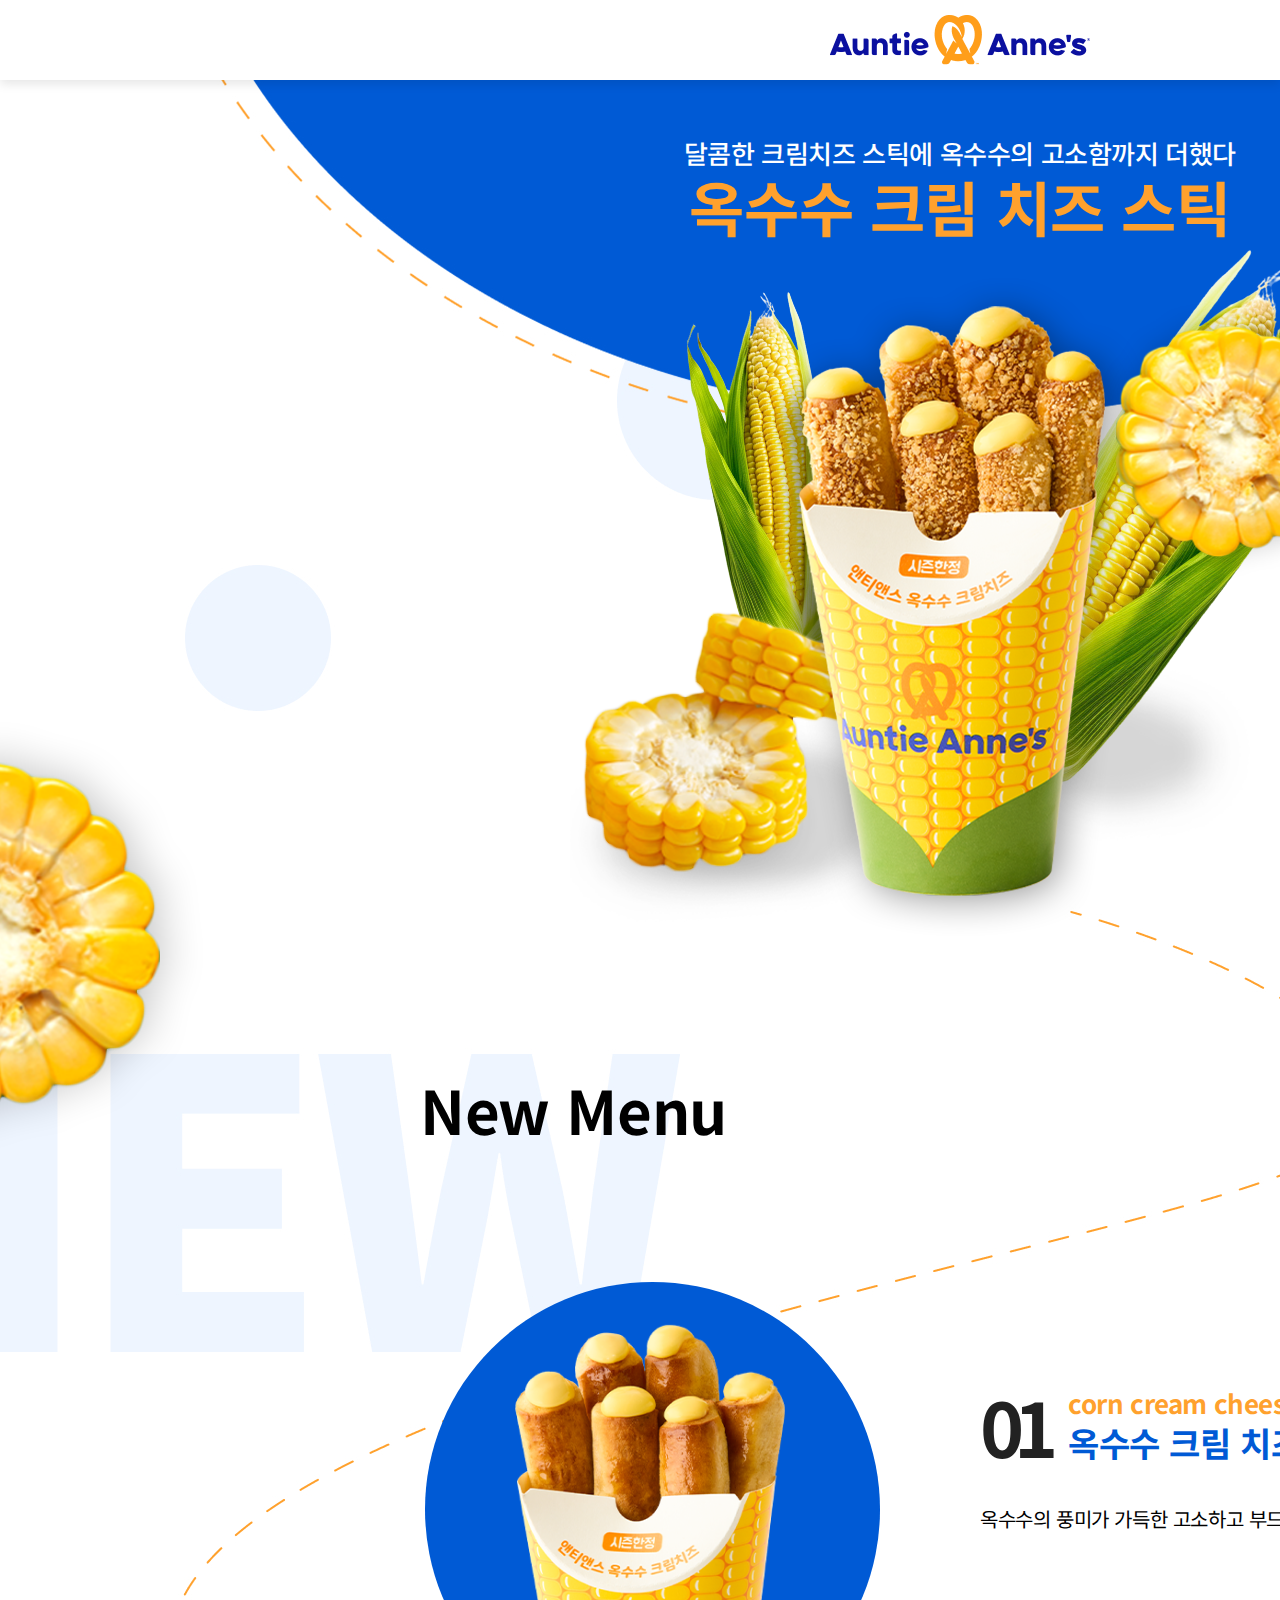
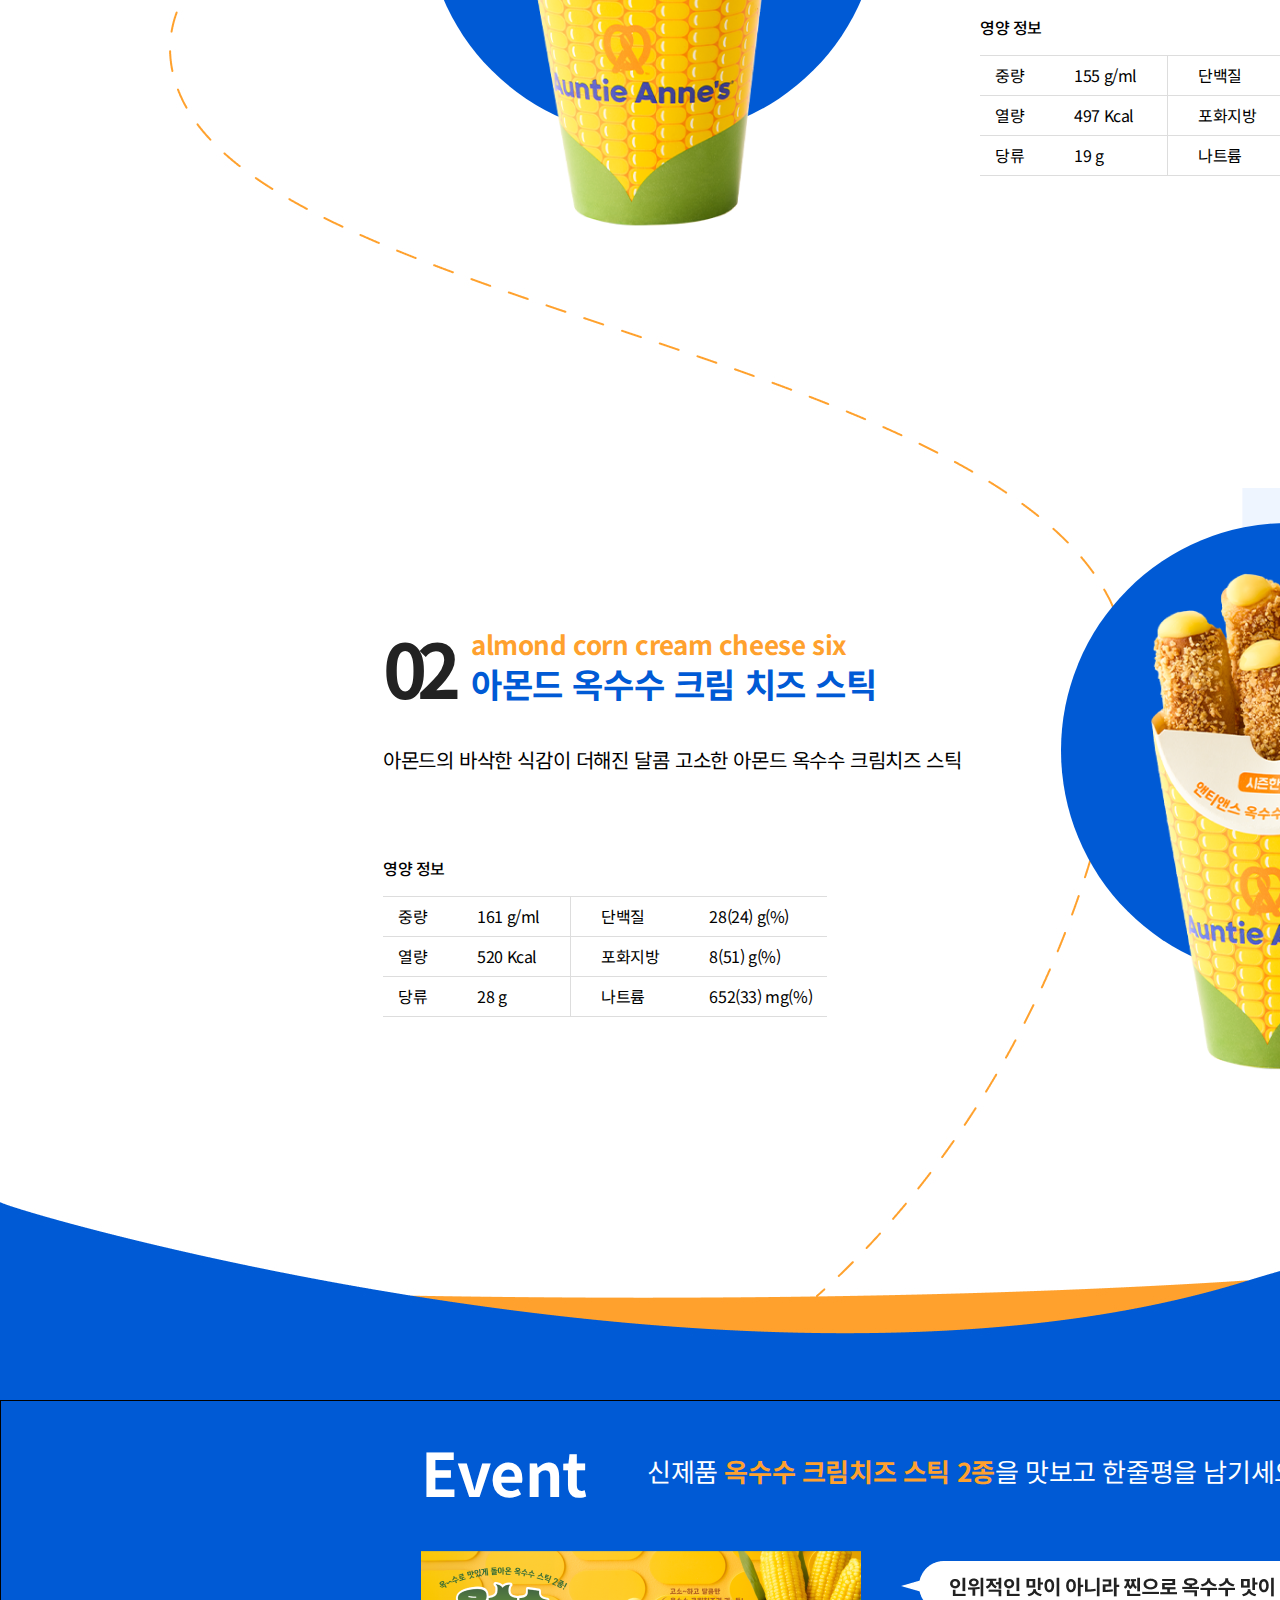
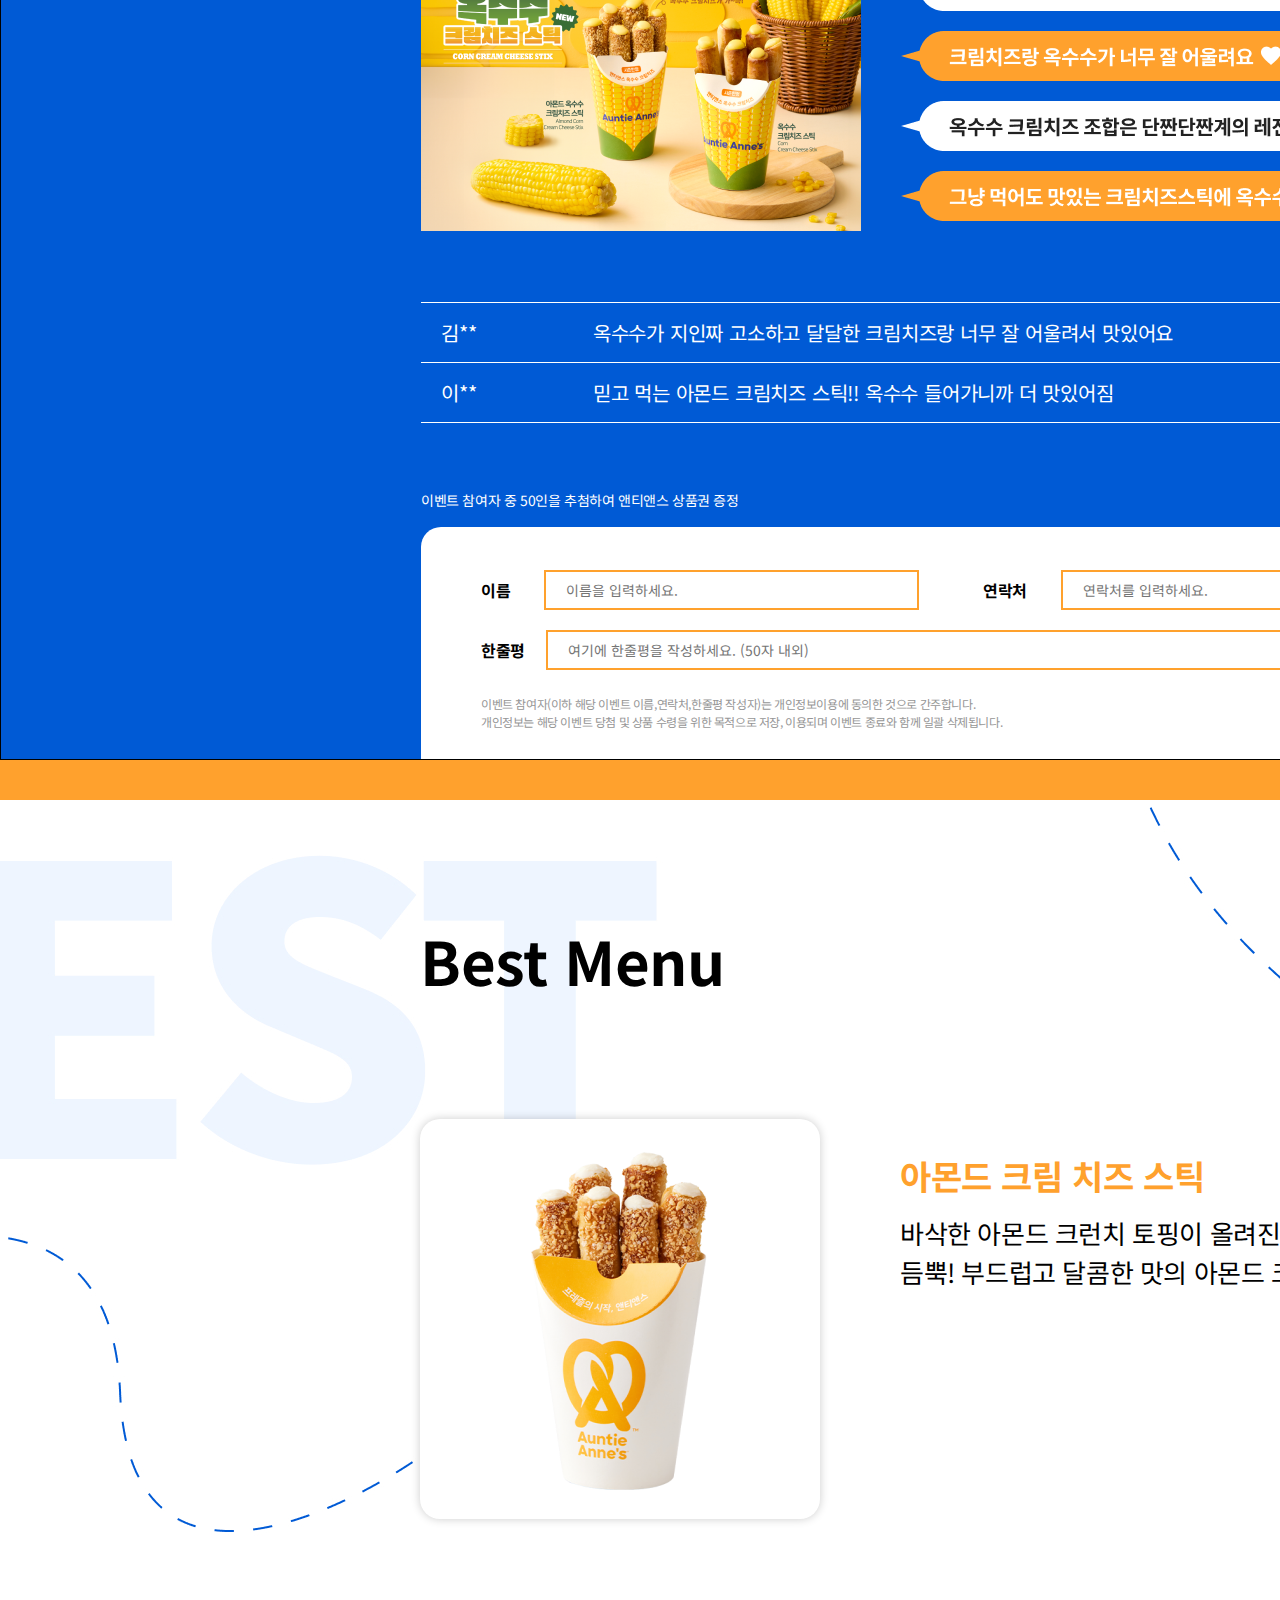
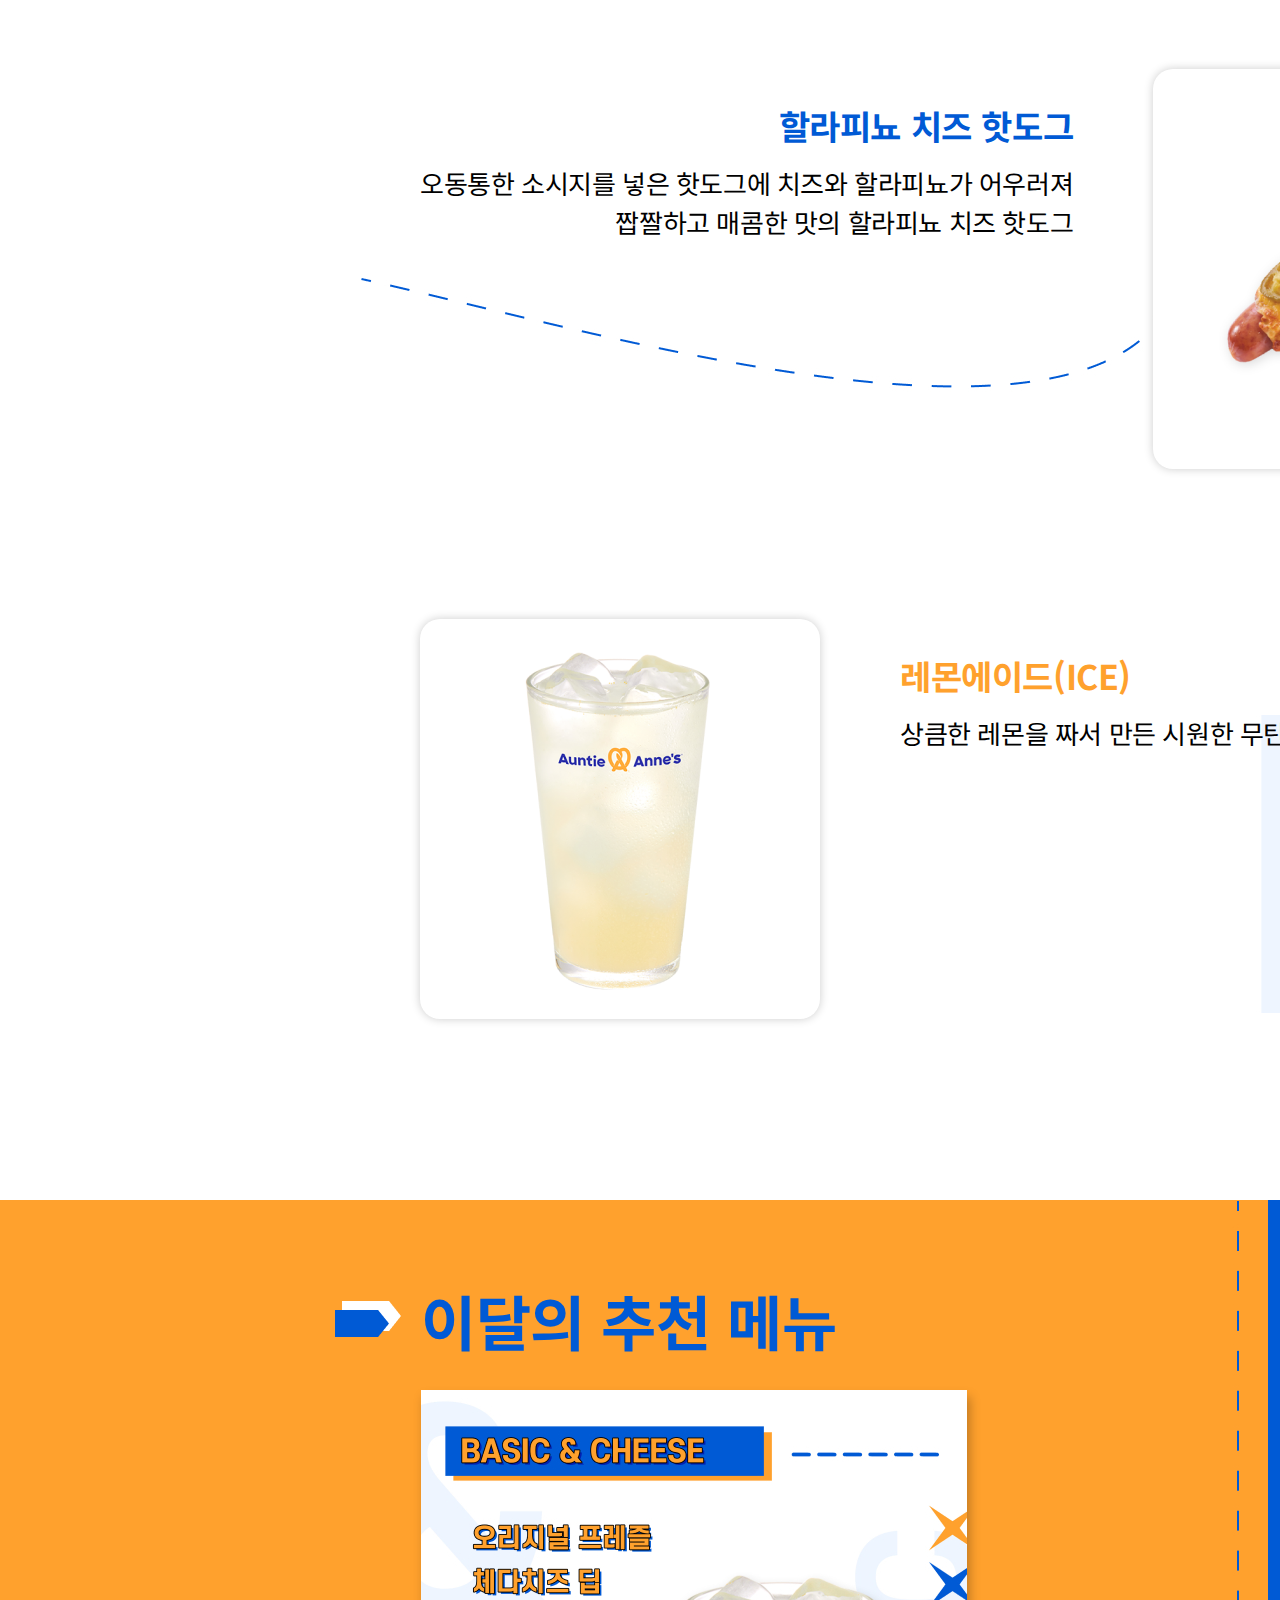
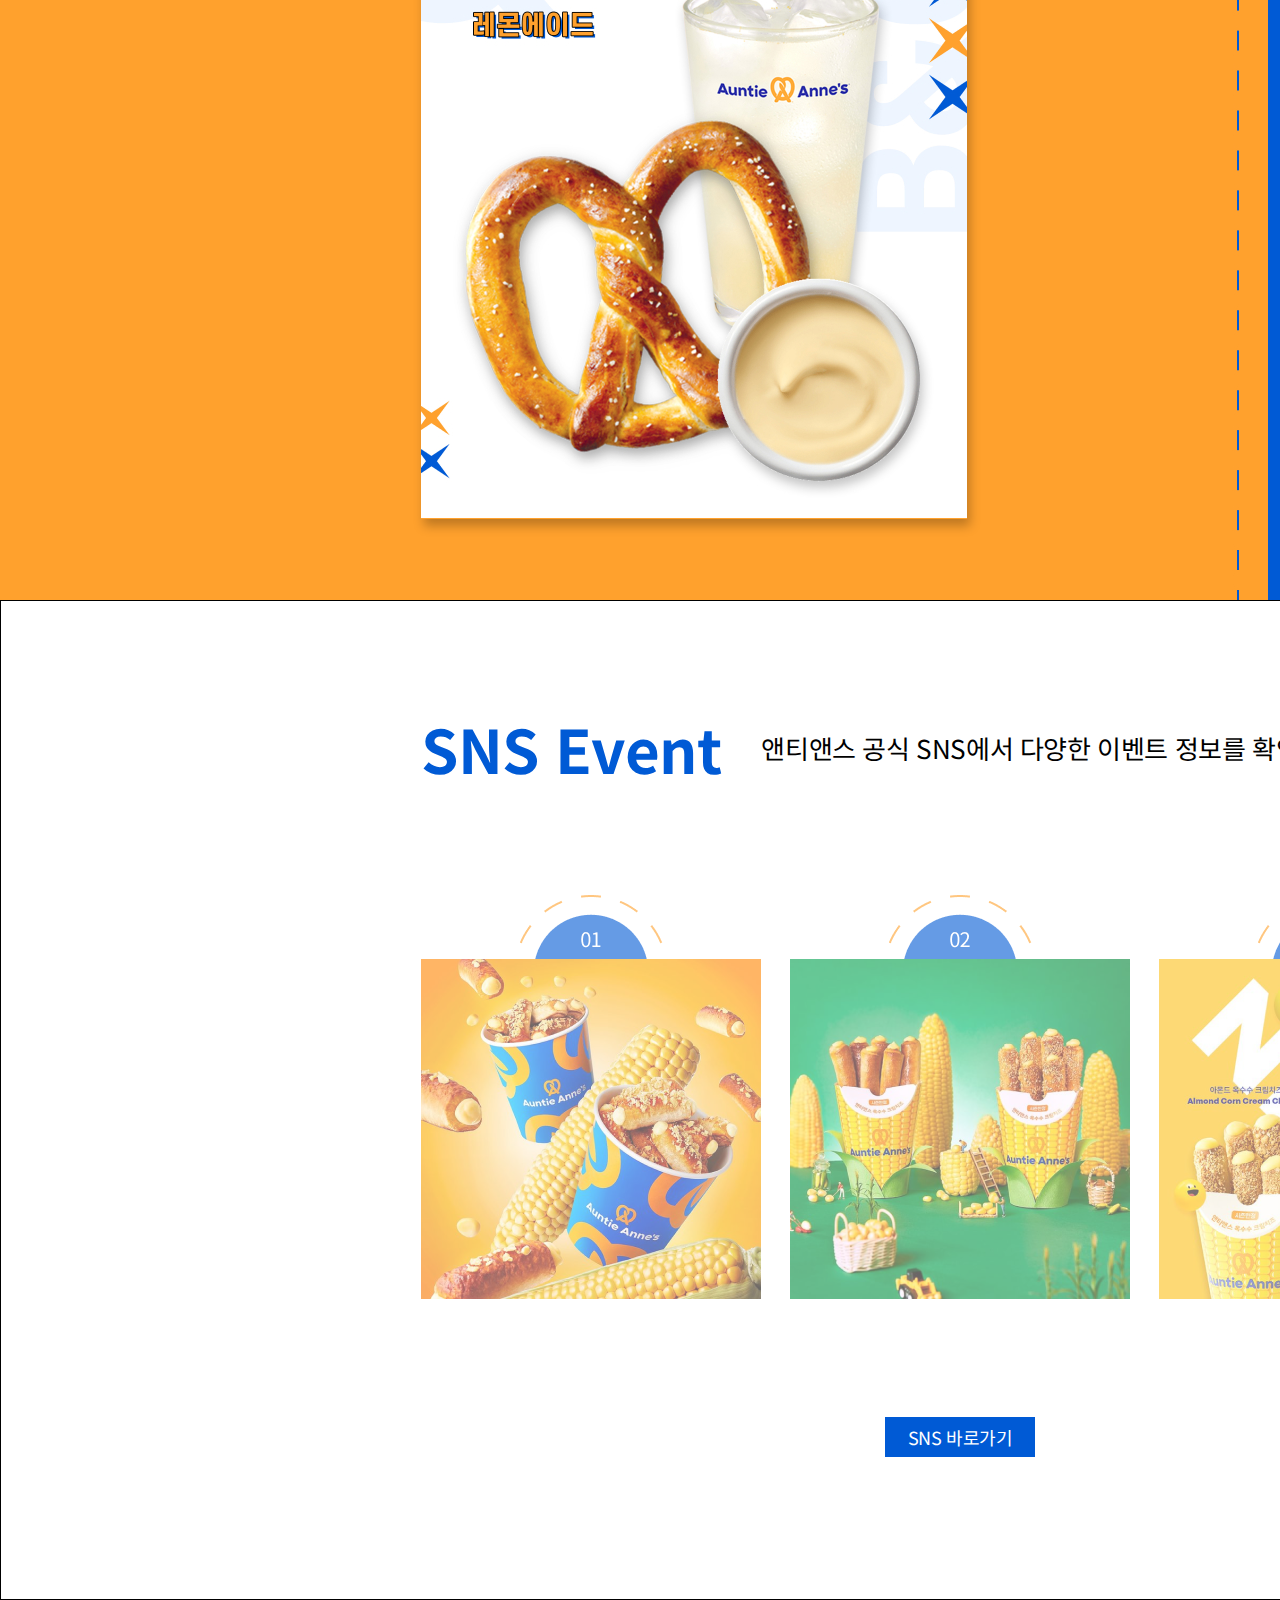
==== project_auntieannes/index.html @ 7ee6d34d "프로젝트 : <AuntieAnnes> : "진행중 (240610~)"" ====
<!DOCTYPE html>
<html lang="ko">
<head>
    <meta charset="UTF-8">
    <meta name="viewport" content="width=device-width, initial-scale=1.0">
    <title>앤티앤스프레즐 | AnntieAnnes</title>
    <!-- 웹글꼴 Noto Sans KR -->
    <link rel="preconnect" href="https://fonts.googleapis.com">
    <link rel="preconnect" href="https://fonts.gstatic.com" crossorigin>
    <link href="https://fonts.googleapis.com/css2?family=Noto+Sans+KR:wght@100..900&display=swap" rel="stylesheet">
    <!-- 초기화 -->
    <link rel="stylesheet" href="./styles/reset.css">
    <!-- 스타일 시트 -->
    <link rel="stylesheet" href="./styles/style.css">
</head>
<body>
    <header>
        <h1><a href="#"><img src="./images/logo.png" alt="앤티앤스"></a></h1>
    </header>
    <main>
        <div class="bg bg123">
            <div class="bg1">
                <div class="title">
                    <p>달콤한 크림치즈 스틱에 옥수수의 고소함까지 더했다</p>
                    <h2>옥수수 크림 치즈 스틱</h2>
                </div>
                <div class="corn_g">
                    <p class="left"><img src="./images/corn_leftnright.png" alt=""></p>
                    <p class="center"><img src="./images/corn_center.png" alt=""></p>
                    <p class="right"><img src="./images/corn_leftnright.png" alt=""></p>
                </div>
            </div> <!-- bg1 -->
            <div class="bg2">
                <div class="title"><h2>New Menu</h2></div>
                <div class="menu">
                    <div class="product">
                        <span class="bg_deco"></span>
                        <img src="./images/new01.png" alt="">
                    </div>
                    <div class="info">
                        <div class="top">
                            <p class="num">01</p>
                            <div class="tit">
                                <p class="name_en">corn cream cheese six</p>
                                <h3 class="name">옥수수 크림 치즈 스틱</h3>
                            </div>
                        </div>
                        <p>옥수수의 풍미가 가득한 고소하고 부드러운 옥수수 크림치즈 스틱</p>
                        <div class="detail_info">
                            <p class="title">영양 정보</p>
                            <table class="t">
                                <tr>
                                    <th>중량</th>
                                    <td>155 g/ml</td>
                                    <th>단백질</th>
                                    <td>12(22)   g(%)</td>
                                </tr>
                                <tr>
                                    <th>열량</th>
                                    <td>497 Kcal</td>
                                    <th>포화지방</th>
                                    <td>6(40) g(%)</td>
                                </tr>
                                <tr>
                                    <th>당류</th>
                                    <td>19 g</td>
                                    <th>나트륨</th>
                                    <td>639(32) mg(%)</td>
                                </tr>
                            </table>
                        </div>
                    </div>
                </div>
            </div> <!-- bg2 -->
            <div class="bg3">
                <div class="menu">
                    <div class="info">
                        <div class="top">
                            <p class="num">02</p>
                            <div class="tit">
                                <p class="name_en">almond corn cream cheese six</p>
                                <h3 class="name">아몬드 옥수수 크림 치즈 스틱</h3>
                            </div>
                        </div>
                        <p>아몬드의 바삭한 식감이 더해진 달콤 고소한 아몬드 옥수수 크림치즈 스틱</p>
                        <div class="detail_info">
                            <p class="title">영양 정보</p>
                            <table class="t">
                                <tr>
                                    <th>중량</th>
                                    <td>161 g/ml</td>
                                    <th>단백질</th>
                                    <td>28(24) g(%)</td>
                                </tr>
                                <tr>
                                    <th>열량</th>
                                    <td>520 Kcal</td>
                                    <th>포화지방</th>
                                    <td>8(51) g(%)</td>
                                </tr>
                                <tr>
                                    <th>당류</th>
                                    <td>28 g</td>
                                    <th>나트륨</th>
                                    <td>652(33) mg(%)</td>
                                </tr>
                            </table>
                        </div>
                    </div>
                    <div class="product">
                        <span class="bg_deco"></span>
                        <img src="./images/new02.png" alt="">
                    </div>
                </div>
            </div> <!-- bg3 -->
        </div><!-- bg123 끝 -->
        <div class="bg bg4">
            <div class="container">
                <div class="top">
                    <div class="title">
                        <h2>Event</h2>
                        <p>신제품 <em>옥수수 크림치즈 스틱 2종</em>을 맛보고 한줄평을 남기세요</p>
                    </div>
                    <p class="review"><img src="./images/bg4_event_corn_review.png" alt=""></p>
                    <table class="review_t">
                        <tr>
                            <th>김**</th>
                            <td>옥수수가 지인짜 고소하고 달달한 크림치즈랑 너무 잘 어울려서 맛있어요</td>
                            <td>24-06-10</td>
                        </tr>
                        <tr>
                            <th>이**</th>
                            <td>믿고 먹는 아몬드 크림치즈 스틱!! 옥수수 들어가니까 더 맛있어짐</td>
                            <td>24-06-09</td>
                        </tr>
                    </table>
                    <div class="event_saving">
                        <p>이벤트 참여자 중 50인을 추첨하여 앤티앤스 상품권 증정</p>
                        <form action="#" method="post" id="event_frm">
                            <fieldset class="event_g">
                                <legend class="skip">이벤트 참여 양식</legend>
                                <ul>
                                    <li>
                                        <span>이름</span>
                                        <input type="text" name="user_name" id="user_name" placeholder="이름을 입력하세요.">
                                    </li>
                                    <li>
                                        <span>연락처</span>
                                        <input type="number" name="phone_num" id="phone_num" placeholder="연락처를 입력하세요.">
                                    </li>
                                </ul>
                                <div class="review">
                                    <span>한줄평</span>
                                    <input type="text" name="usder_review" id="usder_review" placeholder="여기에 한줄평을 작성하세요. (50자 내외)">
                                </div>
                            </fieldset>
                            <div class="info_saving">
                                <span>이벤트 참여자(이하 해당 이벤트 이름,연락처,한줄평 작성자)는 개인정보이용에 동의한 것으로 간주합니다.<br>개인정보는 해당 이벤트 당첨 및 상품 수령을 위한 목적으로 저장, 이용되며 이벤트 종료와 함께 일괄 삭제됩니다.</span>
                                <button type="button" id="save_btn">등록하기</button>
                            </div>
                        </form>
                    </div>
                </div>
            </div>
            <div class="btm_box"><!-- 주황색 박스 디자인 넣기 --></div>
        </div><!-- bg4 끝 -->
        <div class="bg bg56">
            <div class="container">
                <div class="title"><h2>Best Menu</h2></div>
                <ul class="best best1">
                    <li class="product"><img src="./images/best01.png" alt=""></li>
                    <li>
                        <h3>아몬드 크림 치즈 스틱</h3>
                        <p>바삭한 아몬드 크런치 토핑이 올려진 스틱안에 따뜻한 크림치즈가<br>듬뿍! 부드럽고 달콤한 맛의 아몬드 크림치즈 스틱</p>
                    </li>
                </ul>
                <ul class="best best2">
                    <li>
                        <h3>할라피뇨 치즈 핫도그</h3>
                        <p>오동통한 소시지를 넣은 핫도그에 치즈와 할라피뇨가 어우러져<br>짭짤하고 매콤한 맛의 할라피뇨 치즈 핫도그</p>
                    </li>
                    <li class="product"><img src="./images/best02.png" alt=""></li>
                </ul>
                <ul class="best best3">
                    <li class="product"><img src="./images/best03.png" alt=""></li>
                    <li>
                        <h3>레몬에이드(ICE)</h3>
                        <p>상큼한 레몬을 짜서 만든 시원한 무탄산 레몬에이드</p>
                    </li>
                </ul>
            </div>
        </div><!-- bg5,6 끝 -->
        <div class="bg bg7">
            <div class="container">
                <div class="title">
                    <p><img src="./images/bg7_title_icon.png" alt=""></p>
                    <h2>이달의 추천 메뉴</h2>
                </div>
                <ul>
                    <li class="left"><img src="./images/pick_main.jpg" alt=""></li>
                    <li class="right">
                        <img src="./images/pick01.jpg" alt="">
                        <img src="./images/pick02.jpg" alt="">
                        <img src="./images/pick03.jpg" alt="">
                    </li>
                </ul>
            </div>
        </div><!-- bg7 끝 -->
        <div class="bg bg8">
            <div class="container">
                <div class="title">
                    <h2>SNS Event</h2>
                    <p>앤티앤스 공식 SNS에서 다양한 이벤트 정보를 확인하세요</p>
                </div>
                <div class="sns_g">
                    <a href="#"><img src="./images/event01.png" alt="인스타그램 게시글 바로보기"></a>
                    <a href="#"><img src="./images/event02.png" alt="인스타그램 게시글 바로보기"></a>
                    <a href="#"> <img src="./images/event03.png" alt="인스타그램 게시글 바로보기"></a>
                </div>
                <a href="#" id="go_sns_btn">SNS 바로가기</a>
            </div>
        </div><!-- bg8 끝 -->
    </main>
</body>
</html>
---- project_auntieannes/styles/style.css ----
/* 
    메인컬러2가지
    005AD5
    FFA12D
*/
body {font-family: "Noto Sans KR", sans-serif;}
header {
    background-color: #fff;
    width: 100%; height: 80px;
    box-shadow: 0px 4px 10px rgba(0, 0, 0, 0.1);
    margin: 0 auto;
    position: fixed; top: 0; z-index: 999;
}
header h1 {
    width: 1920px;
    text-align: center; margin: 0 auto;
    padding-top: 15px;
}
header h1 a {}
header h1 a img {}
/* ---------------------------- header 끝 */
main {width: 100%; margin: 0 auto; letter-spacing: -0.4px;}
main .bg {width: 100vw; height: 1000px; margin: 0 auto;}
main .bg h2 {font-size: 3.75rem; font-weight: 700;}
main .bg .title > p {font-size: 1.625rem;}
main .bg123 {
    background: url(../images/bg123.jpg);
    width: 1920px; height: 3000px;
    background-size: cover;
    background-position: center;
}
/* -------- main > bg123 (공통선택자) */
main .bg123 .bg1 {
    text-align: center;
    height: 1000px;
}
main .bg123 .bg1 .title {padding-top: 140px;}
main .bg123 .bg1 .title p {font-weight: 500; color: #fff;}
main .bg123 .bg1 .title h2 {color: #FFA12D; padding-top: 10px;}
main .bg123 .bg1 .corn_g {
    display: flex;
}
main .bg123 .bg1 .corn_g .left {
    position: absolute;
    top: 702px; left: -288px;
}
main .bg123 .bg1 .corn_g .left img {}
main .bg123 .bg1 .corn_g .center {margin-left: 570px;}
main .bg123 .bg1 .corn_g .center img {}
main .bg123 .bg1 .corn_g .right {
    width: 335px;
    position: absolute;
    top: 287px; right: -106px;
}
main .bg123 .bg1 .corn_g .right img {width: 100%;}
/* bg1 corn 애니메이션 */
main .bg123 .bg1 .corn_g .left img {
    animation: rotate 15s linear infinite;
}
main .bg123 .bg1 .corn_g .right img {
    animation: rotate 10s linear infinite;
}
@keyframes rotate {
    0% {transform: rotate(0deg);}
    100% {transform: rotate(360deg);}
}
/* -----------------------------------------bg1 */
main .bg123 .bg2 {
    width: 1920px; height: 1000px;
    padding-top: 65px;
}
main .bg123 .bg2 > .title {padding-left: 420px;}
main .bg123 .bg2 > .title h2 {line-height: 87px;}
main .bg123 .bg2 .menu {margin-top: 130px; margin-left: 425px;}
main .bg123 .bg3 .menu {margin-top: 123px; margin-left: 383px;}
/* 
    bg2,bg3 디자인 공통 선택자(아래) (중간 선택자 삭제 후 진행)
*/
main .bg123 .bg2 .menu, 
main .bg123 .bg3 .menu {
    display: flex; flex-flow: row nowrap;
    align-items: center;
    position: relative;
}
main .bg123 .menu .product {
    position: relative;
    height: 583px;
}
main .bg123 .menu .product .bg_deco {
    display: inline-block;
    background-color: #005AD5;
    width: 455px; height: 455px;
    border-radius: 50%;
}
main .bg123 .menu .product img {
    position: absolute;
    top: 0; left: 0;
    transition: scale 0.3s;
}
/* 신제품 이미지 마우스 hover */
main .bg123 .menu .product:hover img {scale: 1.12;}

main .bg123 .bg2 .menu .info {margin-left: 100px;}
main .bg123 .bg3 .menu .info {margin-right: 100px;}
main .bg123 .menu .info .top {
    display: flex; flex-flow: row nowrap;
    align-items: center;
}
main .bg123 .menu .info .top .num {
    font-size: 4.688rem; letter-spacing: -10px; font-weight: 700;
    color: #222; margin-right: 20px; line-height: 107px;
}
main .bg123 .menu .info .top .tit {}
main .bg123 .menu .info .top .tit p {font-size: 1.625rem; font-weight: 700; color: #FFA12D;}
main .bg123 .menu .info .top .tit h3 {font-size: 2.125rem; font-weight: 700; color: #005AD5; margin-top: 10px;}
main .bg123 .menu .info > p {margin: 30px 0 90px; font-size: 1.25rem; letter-spacing: -0.4px;}
/* 
    bg2,bg3 표 공통 선택자(아래) (중간 선택자 삭제 후 진행)
    main .bg123 .bg2 .menu .info .detail_info > .title
    main .bg123 .bg2 .menu .info .detail_info > .t
*/
main .bg123 .menu .info .detail_info {}
main .bg123 .bg2 .menu .info .detail_info .title,
main .bg123 .bg3 .menu .info .detail_info .title {
    margin-bottom: 20px; font-weight: 500;
}
main .bg123 .detail_info .t {}
main .bg123 .detail_info .t tr {
    border: 1px solid #ddd; border-left: 0; border-right: 0;
    height: 40px; 
}
main .bg123 .detail_info .t tr th {}
main .bg123 .detail_info .t tr td {}
main .bg123 .detail_info .t tr td:nth-child(2) {
    padding-right: 30px;
    border-right: 1px solid #ddd;
}
main .bg123 .detail_info .t tr td:nth-child(4) {padding-right: 15px;}
main .bg123 .detail_info .t tr th:nth-child(1) {padding: 0 50px 0 15px;}
main .bg123 .detail_info .t tr th:nth-child(3) {padding: 0 50px 0 30px;}
/* ---------------------------- main > bg123 끝 */
main .bg4 {
    background-color: #005AD5;
    height: 1000px;
}
main .bg4 .container {
    width: 1920px;
    margin: 0 auto;
    height: calc(100% - 40px);
    padding-left: 420px;
    border: 1px solid #000;
}
main .bg4 .container .top {
    display: flex; flex-flow: column nowrap;
    justify-content: space-between;
    height: 100%;
}
main .bg4 .container .title {
    display: flex; align-items: center;
    color: #fff;
    padding: 40px 0;
}
main .bg4 .container .title h2 {margin-right: 60px;}
main .bg4 .container .title p {}
main .bg4 .container .title p em {color: #FFA12D; font-weight: 700;}
main .bg4 .container .review {}
main .bg4 .container .review img {}
main .bg4 .container .review_t {
    margin: 60px 0; color: #fff;
    font-size: 1.25rem; letter-spacing: -0.2px;
    width: 1075px;
}
main .bg4 .container .review_t tr {
    border: 1px solid #fff;
    border-left: 0; border-right: 0;
    height: 60px;
}
main .bg4 .container .review_t tr th {padding: 0 70px 0 20px;}
main .bg4 .container .review_t tr td:first-child {}
main .bg4 .container .review_t tr td:last-child {}
main .bg4 .container .event_saving {
    width: 100%;
}
main .bg4 .container .event_saving > p {
    font-size: 0.875rem; color: #fff;
    margin-bottom: 20px;
}
main .bg4 .container .event_saving #event_frm {
    background-color: #fff;
    width: 1075px;
    height: 232px; border-radius: 20px 20px 0 0;
    padding: 43px 60px 0 60px;
}
main .bg4 .container .event_saving #event_frm .event_g {}
main .bg4 .container .event_saving #event_frm .event_g ul {
    display: flex; flex-flow: row nowrap;
    justify-content: space-between;
}
main .bg4 .container .event_saving #event_frm .event_g ul li {
    display: flex; align-items: center; justify-content: space-between;
}
/* 이름연락처한줄평 글자 공통 */
main .bg4 .container .event_saving #event_frm .event_g .review span,
main .bg4 .container .event_saving #event_frm .event_g ul li span {font-weight: 700;}
main .bg4 .container .event_saving #event_frm .event_g ul li input {
    width: 375px; border: 2px solid #FFA12D;
    height: 40px; margin-left: 34px;
    font-size: 0.875rem; padding-left: 20px;
    outline: none;
}
main .bg4 .container .event_saving #event_frm .event_g .review {
    display: flex; align-items: center; justify-content: space-between;
    margin: 20px 0 25px;
}
main .bg4 .container .event_saving #event_frm .event_g .review span {}
main .bg4 .container .event_saving #event_frm .event_g .review input {
    border: 2px solid #FFA12D;
    height: 40px; width: 890px; font-size: 0.875rem;
    padding-left: 20px; outline: none;
}

main .bg4 .container .event_saving #event_frm .info_saving {
    display: flex; justify-content: space-between;
}
main .bg4 .container .event_saving #event_frm .info_saving span {
    color: #969696; font-size: 0.75rem; line-height: 1.5;
}
main .bg4 .container .event_saving #event_frm .info_saving #save_btn {
    background-color: #005AD5; color: #fff; border: 0;
    width: 150px; height: 40px; font-weight: 500; font-size: 1.125rem;
}
main .bg4 .btm_box {
    background-color: #FFA12D;
    width: 100%; height: 40px;
}
main .bg4 .container .event_saving #event_frm .info_saving #save_btn:hover {background-color: #003783;}
/* ---------------------------- main > bg4 끝 */
main .bg56 {
    background: url(../images/bg56_all_deco.jpg);
    width: 1920px; height: 2000px;
    background-size: cover;
    background-position: center;
}
main .bg56 .container {margin-left: 420px;}
main .bg56 .container > .title {padding: 116px 0;}
main .bg56 .container > .title h2 {line-height: 87px;}
main .bg56 .container .best {
    display: flex; flex-flow: row nowrap;
    justify-content: flex-start;
    margin-bottom: 150px;
    letter-spacing: -0.4px;
}
main .bg56 .container .best:last-child {margin: 0;}
main .bg56 .container .best li {}
main .bg56 .container .best li h3 {
    font-size: 2.125rem;
    margin: 40px 0 20px;
    color: #FFA12D; font-weight: 700;
}
main .bg56 .container .best2 li h3 {color: #005AD5;}
main .bg56 .container .best li p {font-size: 1.625rem; line-height: 1.5;}
main .bg56 .container .best .product {
    background-color: #fff;
    box-shadow: 0 0 10px rgba(0, 0, 0, 0.2);
    width: 400px; height: 400px; border-radius: 20px;
    text-align: center;
}
main .bg56 .container .best .product img {height: 100%;}
/* 이미지 마우스 애니메이션 */
main .bg56 .container .best .product:hover {
    border: 3px solid #005AD5;
}
main .bg56 .container .best2 .product:hover {
    border: 3px solid #FFA12D;
}

main .bg56 .container .best li:nth-child(2) {
    margin-left: 80px;
}
main .bg56 .container .best1 {}
main .bg56 .container .best2 {}
main .bg56 .container .best2 li:nth-child(1) {text-align: right;}
main .bg56 .container .best3 {}
/* ---------------------------- main > bg5,6 끝 */
main .bg7 {
    background: url(../images/bg7.jpg);
    width: 1920px; height: 1000px;
    background-size: cover;
    background-position: center;
}
main .bg7 .container {padding-left: 335px;}
main .bg7 .container .title {
    display: flex; flex-flow: row nowrap;
    align-items: center;
    padding: 90px 0 40px;
}
main .bg7 .container .title > p {margin-right: 20px;}
main .bg7 .container .title > p img {}
main .bg7 .container .title h2 {color: #005AD5;}
main .bg7 .container ul {
    display: flex; flex-flow: row nowrap;
    padding-left: 86px;
}
main .bg7 .container ul .left {
    margin-right: 390px;
    box-shadow: 3px 7px 10px rgba(0, 0, 0, 0.25);
}
main .bg7 .container ul .left img {}
main .bg7 .container ul .right {
    display: flex; flex-flow: column nowrap;
    justify-content: space-between;
}
main .bg7 .container ul .right img {
    border-radius: 10px;
    box-shadow: 3px 7px 10px rgba(0, 0, 0, 0.25);
}
/* ---------------------------- main > bg7 끝 */
main .bg8 {background-color: #fff; height: 1000px;}
main .bg8 .container {
    border: 1px solid #000;
    height: 100%; width: 1920px;
    margin: 0 auto;
    padding: 0 420px;
    text-align: center;
}
main .bg8 .container .title {
    padding-top: 117px; display: flex; flex-flow: row nowrap;
    align-items: center;
}
main .bg8 .container .title h2 {margin-right: 40px; color: #005AD5;}
main .bg8 .container .title > p {}
main .bg8 .container .sns_g {
    width: 1078px;
    display: flex; flex-flow: row nowrap;
    justify-content: space-between;
    margin: 117px 0;
}
main .bg8 .container .sns_g a {opacity: 0.6;}
main .bg8 .container #go_sns_btn {
    width: 150px; line-height: 40px;
    background-color: #005AD5;
    color: #fff;
    font-size: 1.125rem;
    display: inline-block;
    text-align: center;
}
main .bg8 .container .sns_g a:hover {opacity: 1;}
main .bg8 .container #go_sns_btn:hover {background-color: #003783;}
/* ---------------------------- main > bg8 끝 */
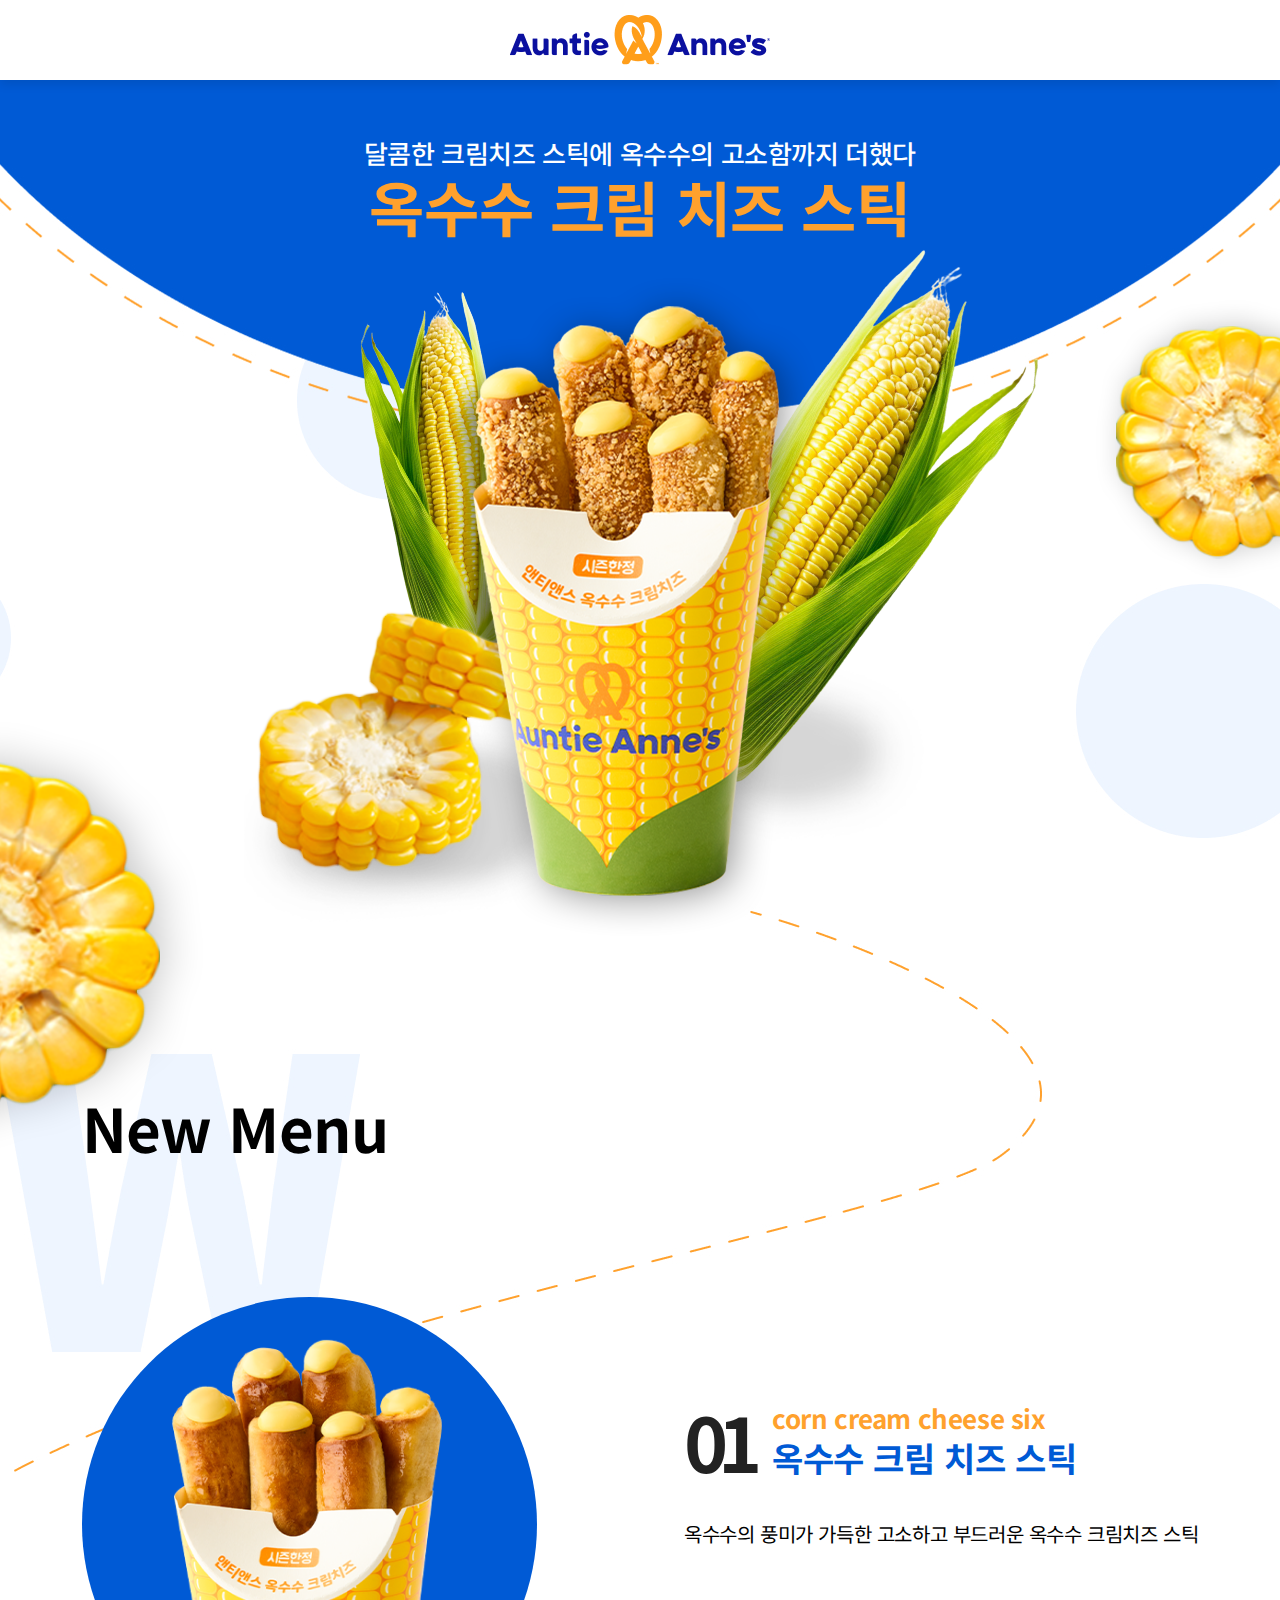
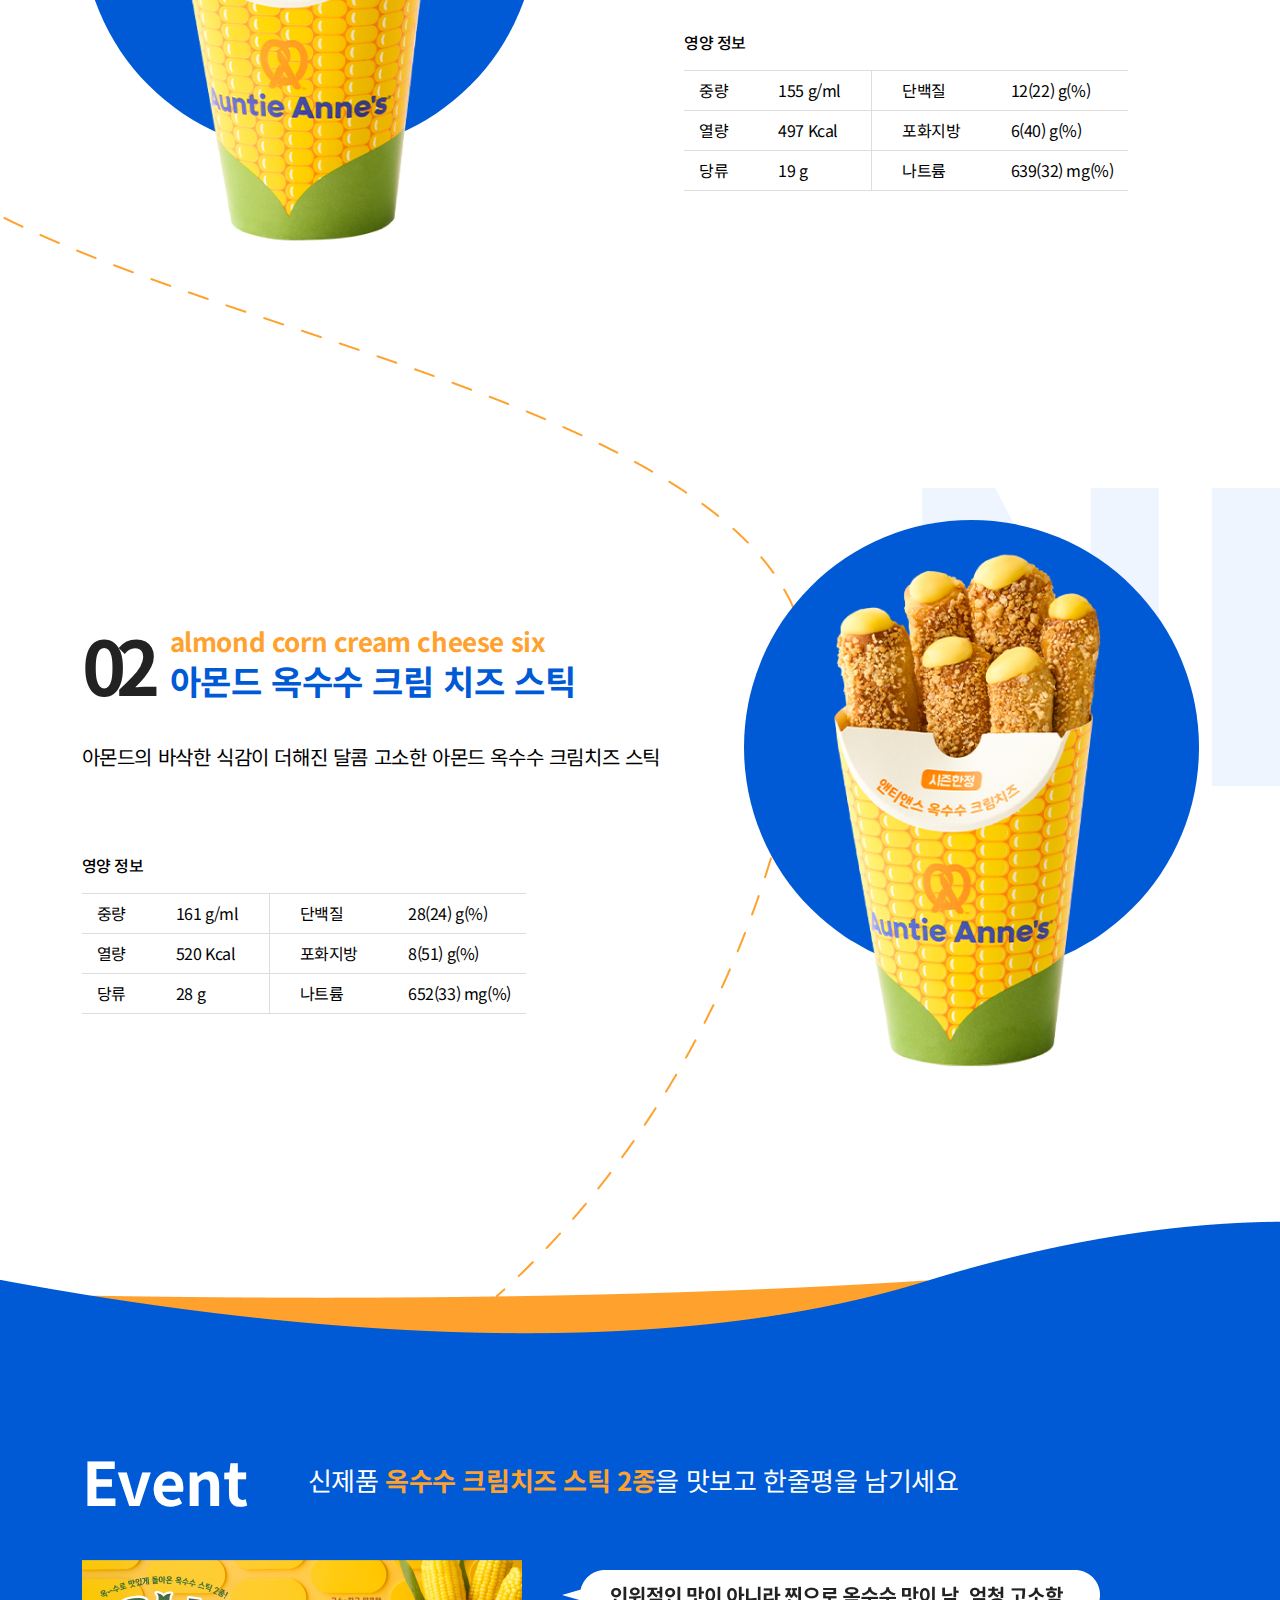
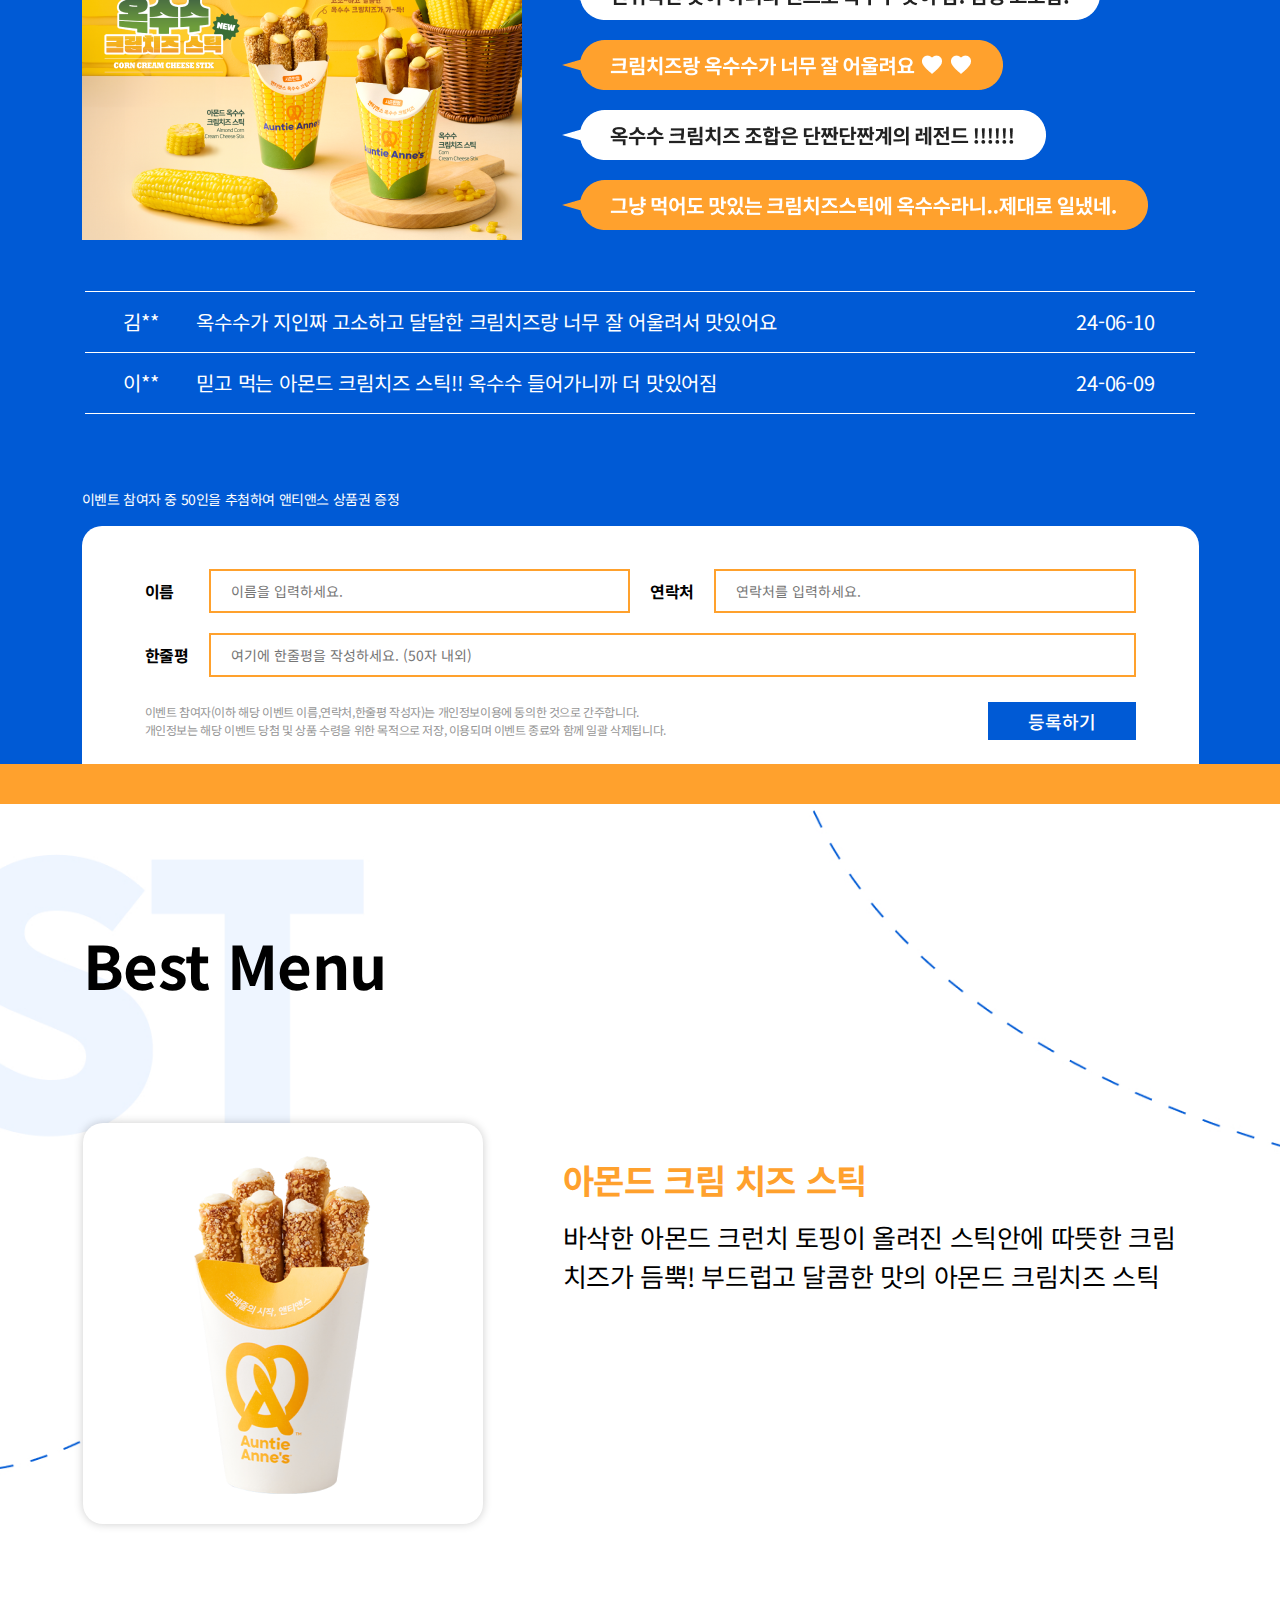
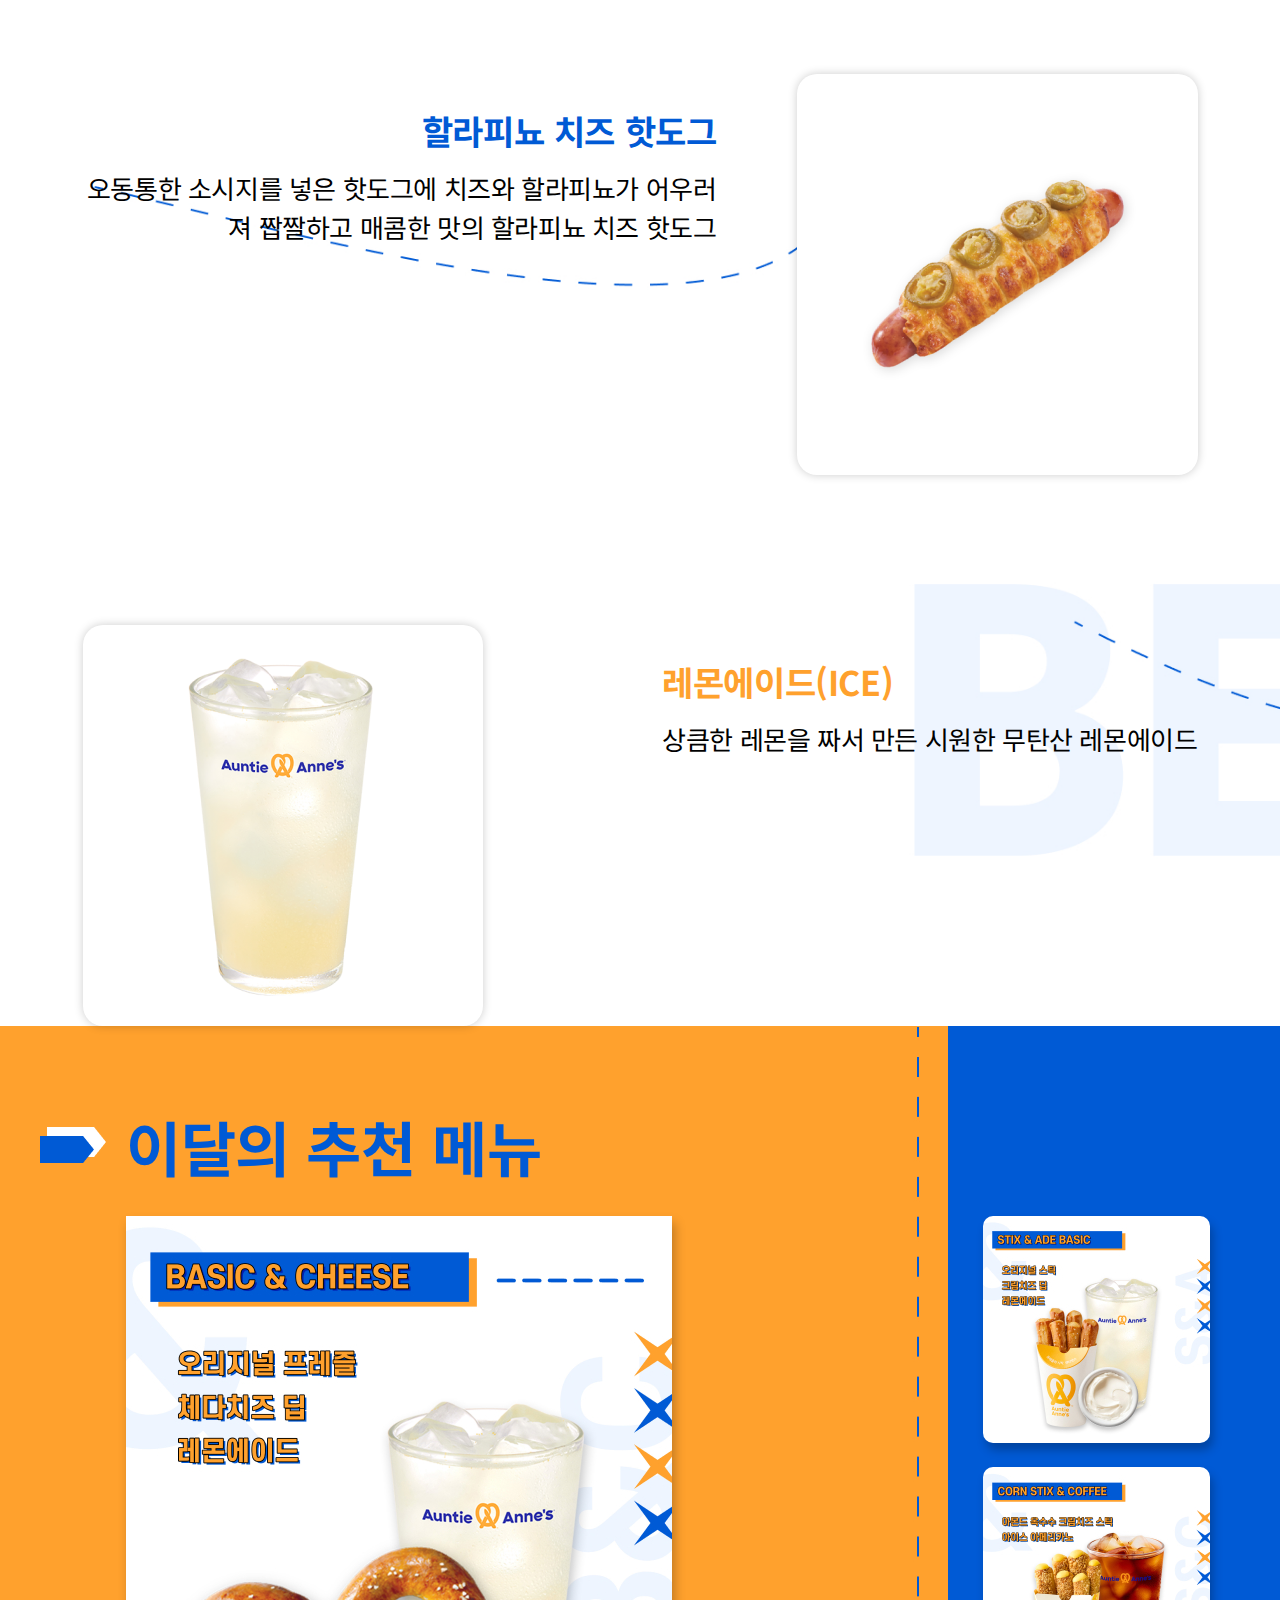
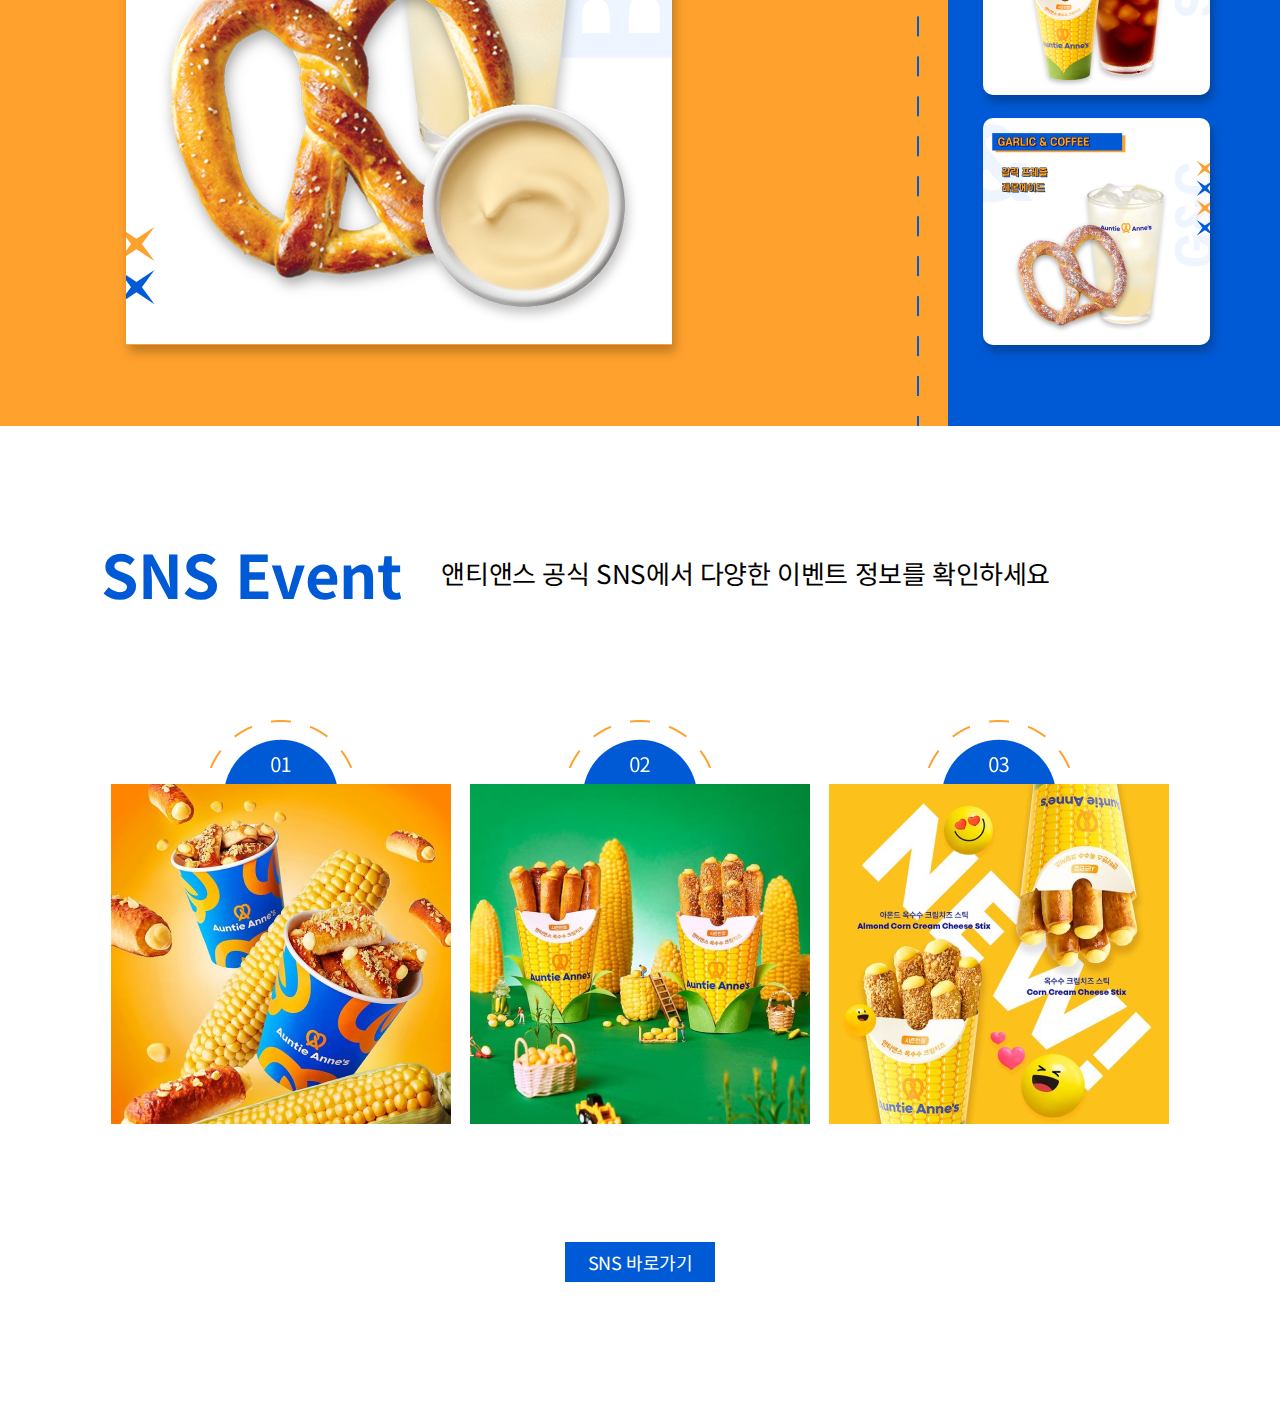
==== commit ddc39950: "프로젝트 : <AuntieAnnes> : "진행중 (240610~)"" ====
--- a/project_auntieannes/index.html
+++ b/project_auntieannes/index.html
@@ -12,6 +12,8 @@
     <link rel="stylesheet" href="./styles/reset.css">
     <!-- 스타일 시트 -->
     <link rel="stylesheet" href="./styles/style.css">
+    <!-- 반응형 -->
+    <link rel="stylesheet" href="./styles/responsive.css">
 </head>
 <body>
     <header>
@@ -30,89 +32,91 @@
                     <p class="right"><img src="./images/corn_leftnright.png" alt=""></p>
                 </div>
             </div> <!-- bg1 -->
-            <div class="bg2">
+            <div class="bg2_bg3">
                 <div class="title"><h2>New Menu</h2></div>
-                <div class="menu">
-                    <div class="product">
-                        <span class="bg_deco"></span>
-                        <img src="./images/new01.png" alt="">
-                    </div>
-                    <div class="info">
-                        <div class="top">
-                            <p class="num">01</p>
-                            <div class="tit">
-                                <p class="name_en">corn cream cheese six</p>
-                                <h3 class="name">옥수수 크림 치즈 스틱</h3>
-                            </div>
-                        </div>
-                        <p>옥수수의 풍미가 가득한 고소하고 부드러운 옥수수 크림치즈 스틱</p>
-                        <div class="detail_info">
-                            <p class="title">영양 정보</p>
-                            <table class="t">
-                                <tr>
-                                    <th>중량</th>
-                                    <td>155 g/ml</td>
-                                    <th>단백질</th>
-                                    <td>12(22)   g(%)</td>
-                                </tr>
-                                <tr>
-                                    <th>열량</th>
-                                    <td>497 Kcal</td>
-                                    <th>포화지방</th>
-                                    <td>6(40) g(%)</td>
-                                </tr>
-                                <tr>
-                                    <th>당류</th>
-                                    <td>19 g</td>
-                                    <th>나트륨</th>
-                                    <td>639(32) mg(%)</td>
-                                </tr>
-                            </table>
-                        </div>
-                    </div>
-                </div>
-            </div> <!-- bg2 -->
-            <div class="bg3">
-                <div class="menu">
-                    <div class="info">
-                        <div class="top">
-                            <p class="num">02</p>
-                            <div class="tit">
-                                <p class="name_en">almond corn cream cheese six</p>
-                                <h3 class="name">아몬드 옥수수 크림 치즈 스틱</h3>
-                            </div>
-                        </div>
-                        <p>아몬드의 바삭한 식감이 더해진 달콤 고소한 아몬드 옥수수 크림치즈 스틱</p>
-                        <div class="detail_info">
-                            <p class="title">영양 정보</p>
-                            <table class="t">
-                                <tr>
-                                    <th>중량</th>
-                                    <td>161 g/ml</td>
-                                    <th>단백질</th>
-                                    <td>28(24) g(%)</td>
-                                </tr>
-                                <tr>
-                                    <th>열량</th>
-                                    <td>520 Kcal</td>
-                                    <th>포화지방</th>
-                                    <td>8(51) g(%)</td>
-                                </tr>
-                                <tr>
-                                    <th>당류</th>
-                                    <td>28 g</td>
-                                    <th>나트륨</th>
-                                    <td>652(33) mg(%)</td>
-                                </tr>
-                            </table>
-                        </div>
-                    </div>
-                    <div class="product">
-                        <span class="bg_deco"></span>
-                        <img src="./images/new02.png" alt="">
-                    </div>
-                </div>
-            </div> <!-- bg3 -->
+                <div class="bg2">
+                    <div class="menu">
+                        <div class="product">
+                            <span class="bg_deco"></span>
+                            <img src="./images/new01.png" alt="">
+                        </div>
+                        <div class="info">
+                            <div class="top">
+                                <p class="num">01</p>
+                                <div class="tit">
+                                    <p class="name_en">corn cream cheese six</p>
+                                    <h3 class="name">옥수수 크림 치즈 스틱</h3>
+                                </div>
+                            </div>
+                            <p>옥수수의 풍미가 가득한 고소하고 부드러운 옥수수 크림치즈 스틱</p>
+                            <div class="detail_info">
+                                <p class="title">영양 정보</p>
+                                <table class="t">
+                                    <tr>
+                                        <th>중량</th>
+                                        <td>155 g/ml</td>
+                                        <th>단백질</th>
+                                        <td>12(22)   g(%)</td>
+                                    </tr>
+                                    <tr>
+                                        <th>열량</th>
+                                        <td>497 Kcal</td>
+                                        <th>포화지방</th>
+                                        <td>6(40) g(%)</td>
+                                    </tr>
+                                    <tr>
+                                        <th>당류</th>
+                                        <td>19 g</td>
+                                        <th>나트륨</th>
+                                        <td>639(32) mg(%)</td>
+                                    </tr>
+                                </table>
+                            </div>
+                        </div>
+                    </div>
+                </div> <!-- bg2 -->
+                <div class="bg3">
+                    <div class="menu">
+                        <div class="info">
+                            <div class="top">
+                                <p class="num">02</p>
+                                <div class="tit">
+                                    <p class="name_en">almond corn cream cheese six</p>
+                                    <h3 class="name">아몬드 옥수수 크림 치즈 스틱</h3>
+                                </div>
+                            </div>
+                            <p>아몬드의 바삭한 식감이 더해진 달콤 고소한 아몬드 옥수수 크림치즈 스틱</p>
+                            <div class="detail_info">
+                                <p class="title">영양 정보</p>
+                                <table class="t">
+                                    <tr>
+                                        <th>중량</th>
+                                        <td>161 g/ml</td>
+                                        <th>단백질</th>
+                                        <td>28(24) g(%)</td>
+                                    </tr>
+                                    <tr>
+                                        <th>열량</th>
+                                        <td>520 Kcal</td>
+                                        <th>포화지방</th>
+                                        <td>8(51) g(%)</td>
+                                    </tr>
+                                    <tr>
+                                        <th>당류</th>
+                                        <td>28 g</td>
+                                        <th>나트륨</th>
+                                        <td>652(33) mg(%)</td>
+                                    </tr>
+                                </table>
+                            </div>
+                        </div>
+                        <div class="product">
+                            <span class="bg_deco"></span>
+                            <img src="./images/new02.png" alt="">
+                        </div>
+                    </div>
+                </div> <!-- bg3 -->
+            </div>
         </div><!-- bg123 끝 -->
         <div class="bg bg4">
             <div class="container">
@@ -139,19 +143,19 @@
                         <form action="#" method="post" id="event_frm">
                             <fieldset class="event_g">
                                 <legend class="skip">이벤트 참여 양식</legend>
-                                <ul>
+                                <ul class="top">
                                     <li>
                                         <span>이름</span>
                                         <input type="text" name="user_name" id="user_name" placeholder="이름을 입력하세요.">
                                     </li>
                                     <li>
                                         <span>연락처</span>
-                                        <input type="number" name="phone_num" id="phone_num" placeholder="연락처를 입력하세요.">
+                                        <input type="number" name="user_phone_num" id="user_phone_num" placeholder="연락처를 입력하세요.">
                                     </li>
                                 </ul>
                                 <div class="review">
                                     <span>한줄평</span>
-                                    <input type="text" name="usder_review" id="usder_review" placeholder="여기에 한줄평을 작성하세요. (50자 내외)">
+                                    <input type="text" name="user_review" id="user_review" placeholder="여기에 한줄평을 작성하세요. (50자 내외)">
                                 </div>
                             </fieldset>
                             <div class="info_saving">
@@ -169,21 +173,21 @@
                 <div class="title"><h2>Best Menu</h2></div>
                 <ul class="best best1">
                     <li class="product"><img src="./images/best01.png" alt=""></li>
-                    <li>
+                    <li class="info">
                         <h3>아몬드 크림 치즈 스틱</h3>
-                        <p>바삭한 아몬드 크런치 토핑이 올려진 스틱안에 따뜻한 크림치즈가<br>듬뿍! 부드럽고 달콤한 맛의 아몬드 크림치즈 스틱</p>
+                        <p>바삭한 아몬드 크런치 토핑이 올려진 스틱안에 따뜻한 크림치즈가 듬뿍! 부드럽고 달콤한 맛의 아몬드 크림치즈 스틱</p>
                     </li>
                 </ul>
                 <ul class="best best2">
-                    <li>
+                    <li class="info">
                         <h3>할라피뇨 치즈 핫도그</h3>
-                        <p>오동통한 소시지를 넣은 핫도그에 치즈와 할라피뇨가 어우러져<br>짭짤하고 매콤한 맛의 할라피뇨 치즈 핫도그</p>
+                        <p>오동통한 소시지를 넣은 핫도그에 치즈와 할라피뇨가 어우러져 짭짤하고 매콤한 맛의 할라피뇨 치즈 핫도그</p>
                     </li>
                     <li class="product"><img src="./images/best02.png" alt=""></li>
                 </ul>
                 <ul class="best best3">
                     <li class="product"><img src="./images/best03.png" alt=""></li>
-                    <li>
+                    <li class="info">
                         <h3>레몬에이드(ICE)</h3>
                         <p>상큼한 레몬을 짜서 만든 시원한 무탄산 레몬에이드</p>
                     </li>
--- a/project_auntieannes/styles/style.css
+++ b/project_auntieannes/styles/style.css
@@ -3,7 +3,11 @@
     005AD5
     FFA12D
 */
-body {font-family: "Noto Sans KR", sans-serif;}
+html, body {
+    font-family: "Noto Sans KR", sans-serif;
+    width: 100%;
+    overflow-x: hidden;
+}
 header {
     background-color: #fff;
     width: 100%; height: 80px;
@@ -12,40 +16,39 @@
     position: fixed; top: 0; z-index: 999;
 }
 header h1 {
-    width: 1920px;
+    width: 100%;
     text-align: center; margin: 0 auto;
     padding-top: 15px;
 }
 header h1 a {}
 header h1 a img {}
 /* ---------------------------- header 끝 */
-main {width: 100%; margin: 0 auto; letter-spacing: -0.4px;}
-main .bg {width: 100vw; height: 1000px; margin: 0 auto;}
+main {letter-spacing: -0.4px; background-color: pink;}
+main .bg {width: 100%;}
 main .bg h2 {font-size: 3.75rem; font-weight: 700;}
 main .bg .title > p {font-size: 1.625rem;}
 main .bg123 {
     background: url(../images/bg123.jpg);
-    width: 1920px; height: 3000px;
     background-size: cover;
-    background-position: center;
+    background-position: center top;
+    height: 3000px;
+    width: 100%;
+    margin: 0 auto;
 }
 /* -------- main > bg123 (공통선택자) */
 main .bg123 .bg1 {
     text-align: center;
-    height: 1000px;
 }
 main .bg123 .bg1 .title {padding-top: 140px;}
 main .bg123 .bg1 .title p {font-weight: 500; color: #fff;}
 main .bg123 .bg1 .title h2 {color: #FFA12D; padding-top: 10px;}
-main .bg123 .bg1 .corn_g {
-    display: flex;
-}
+main .bg123 .bg1 .corn_g {}
 main .bg123 .bg1 .corn_g .left {
     position: absolute;
     top: 702px; left: -288px;
 }
 main .bg123 .bg1 .corn_g .left img {}
-main .bg123 .bg1 .corn_g .center {margin-left: 570px;}
+main .bg123 .bg1 .corn_g .center {text-align: center; padding-left: 10px;}
 main .bg123 .bg1 .corn_g .center img {}
 main .bg123 .bg1 .corn_g .right {
     width: 335px;
@@ -65,22 +68,25 @@
     100% {transform: rotate(360deg);}
 }
 /* -----------------------------------------bg1 */
+main .bg123 .bg2_bg3 {
+    width: 1117px; margin: 0 auto;
+    padding-top: 140px;
+}
+main .bg123 .bg2_bg3 > .title {}
+main .bg123 .bg2_bg3 > .title h2 {}
 main .bg123 .bg2 {
-    width: 1920px; height: 1000px;
-    padding-top: 65px;
-}
-main .bg123 .bg2 > .title {padding-left: 420px;}
-main .bg123 .bg2 > .title h2 {line-height: 87px;}
-main .bg123 .bg2 .menu {margin-top: 130px; margin-left: 425px;}
-main .bg123 .bg3 .menu {margin-top: 123px; margin-left: 383px;}
+    width: 100%;
+    padding: 140px 0 240px;
+}
 /* 
     bg2,bg3 디자인 공통 선택자(아래) (중간 선택자 삭제 후 진행)
 */
+main .bg123 .bg2 .menu {}
+main .bg123 .bg3 .menu {}
 main .bg123 .bg2 .menu, 
 main .bg123 .bg3 .menu {
     display: flex; flex-flow: row nowrap;
-    align-items: center;
-    position: relative;
+    align-items: center; justify-content: space-between;
 }
 main .bg123 .menu .product {
     position: relative;
@@ -99,12 +105,12 @@
 }
 /* 신제품 이미지 마우스 hover */
 main .bg123 .menu .product:hover img {scale: 1.12;}
-
-main .bg123 .bg2 .menu .info {margin-left: 100px;}
-main .bg123 .bg3 .menu .info {margin-right: 100px;}
 main .bg123 .menu .info .top {
     display: flex; flex-flow: row nowrap;
     align-items: center;
+}
+main .bg123 .menu .info {
+    background-color: #fff;
 }
 main .bg123 .menu .info .top .num {
     font-size: 4.688rem; letter-spacing: -10px; font-weight: 700;
@@ -139,26 +145,15 @@
 main .bg123 .detail_info .t tr th:nth-child(1) {padding: 0 50px 0 15px;}
 main .bg123 .detail_info .t tr th:nth-child(3) {padding: 0 50px 0 30px;}
 /* ---------------------------- main > bg123 끝 */
-main .bg4 {
-    background-color: #005AD5;
-    height: 1000px;
-}
+main .bg4 {background-color: #005AD5;}
 main .bg4 .container {
-    width: 1920px;
-    margin: 0 auto;
-    height: calc(100% - 40px);
-    padding-left: 420px;
-    border: 1px solid #000;
-}
-main .bg4 .container .top {
-    display: flex; flex-flow: column nowrap;
-    justify-content: space-between;
-    height: 100%;
-}
+    width: 1117px; margin: 0 auto;
+}
+main .bg4 .container .top {}
 main .bg4 .container .title {
     display: flex; align-items: center;
     color: #fff;
-    padding: 40px 0;
+    padding: 50px 0;
 }
 main .bg4 .container .title h2 {margin-right: 60px;}
 main .bg4 .container .title p {}
@@ -166,68 +161,65 @@
 main .bg4 .container .review {}
 main .bg4 .container .review img {}
 main .bg4 .container .review_t {
-    margin: 60px 0; color: #fff;
+    margin: 50px auto 78px; color: #fff;
     font-size: 1.25rem; letter-spacing: -0.2px;
-    width: 1075px;
+    width: calc(100% - 7px);
 }
 main .bg4 .container .review_t tr {
     border: 1px solid #fff;
     border-left: 0; border-right: 0;
-    height: 60px;
-}
-main .bg4 .container .review_t tr th {padding: 0 70px 0 20px;}
+}
+main .bg4 .container .review_t tr th {padding: 20px 0 20px 38px;}
 main .bg4 .container .review_t tr td:first-child {}
 main .bg4 .container .review_t tr td:last-child {}
-main .bg4 .container .event_saving {
-    width: 100%;
-}
+
+/* 이벤트 참여 한줄평 등록하기 (아래) --- */
+main .bg4 .container .event_saving {}
 main .bg4 .container .event_saving > p {
     font-size: 0.875rem; color: #fff;
     margin-bottom: 20px;
 }
+/* 이벤트참여 form --- */
 main .bg4 .container .event_saving #event_frm {
     background-color: #fff;
-    width: 1075px;
-    height: 232px; border-radius: 20px 20px 0 0;
-    padding: 43px 60px 0 60px;
-}
-main .bg4 .container .event_saving #event_frm .event_g {}
-main .bg4 .container .event_saving #event_frm .event_g ul {
+    width: 1117px; padding: 43px 63px 24px;
+    border-radius: 20px 20px 0 0;
+}
+/* input, span, 글자 공통 선택자 (아래) */
+main .bg4 .container .event_saving #event_frm input[id*=user] {
+    border: 2px solid #FFA12D; padding: 10px 0 10px 20px;
+    font-size: 0.875rem; outline: none;
+}
+main .bg4 .container .event_saving #event_frm span {font-weight: 700;}
+/* ----------------------- */
+main .bg4 .container .event_saving #event_frm .event_g {width: 100%;}
+main .bg4 .container .event_saving #event_frm .event_g .top {
     display: flex; flex-flow: row nowrap;
     justify-content: space-between;
 }
-main .bg4 .container .event_saving #event_frm .event_g ul li {
-    display: flex; align-items: center; justify-content: space-between;
-}
-/* 이름연락처한줄평 글자 공통 */
-main .bg4 .container .event_saving #event_frm .event_g .review span,
-main .bg4 .container .event_saving #event_frm .event_g ul li span {font-weight: 700;}
-main .bg4 .container .event_saving #event_frm .event_g ul li input {
-    width: 375px; border: 2px solid #FFA12D;
-    height: 40px; margin-left: 34px;
-    font-size: 0.875rem; padding-left: 20px;
-    outline: none;
-}
-main .bg4 .container .event_saving #event_frm .event_g .review {
-    display: flex; align-items: center; justify-content: space-between;
-    margin: 20px 0 25px;
-}
+main .bg4 .container .event_saving #event_frm .event_g .top li {display: flex; align-items: center; justify-content: space-between; width: 100%;}
+main .bg4 .container .event_saving #event_frm .event_g .top li span {
+    width: 64px; display: inline-block;
+}
+main .bg4 .container .event_saving #event_frm .event_g .top li input[id*=user] {width: calc(100% - 64px);}
+main .bg4 .container .event_saving #event_frm .event_g .top li:last-child {margin-left: 20px;}
+
+main .bg4 .container .event_saving #event_frm .event_g .review {margin: 20px 0 25px; display: flex; align-items: center; justify-content: space-between; width: 100%;}
 main .bg4 .container .event_saving #event_frm .event_g .review span {}
-main .bg4 .container .event_saving #event_frm .event_g .review input {
-    border: 2px solid #FFA12D;
-    height: 40px; width: 890px; font-size: 0.875rem;
-    padding-left: 20px; outline: none;
-}
-
+main .bg4 .container .event_saving #event_frm .event_g .review input[id*=review] {width: calc(100% - 64px);}
+/* ------------------------------------ */
 main .bg4 .container .event_saving #event_frm .info_saving {
-    display: flex; justify-content: space-between;
+    display: flex; flex-flow: row nowrap;
+    justify-content: space-between; align-items: center;
 }
 main .bg4 .container .event_saving #event_frm .info_saving span {
     color: #969696; font-size: 0.75rem; line-height: 1.5;
+    font-weight: 400; display: inline-block;
 }
 main .bg4 .container .event_saving #event_frm .info_saving #save_btn {
     background-color: #005AD5; color: #fff; border: 0;
-    width: 150px; height: 40px; font-weight: 500; font-size: 1.125rem;
+    font-weight: 500; font-size: 1.125rem;
+    padding: 10px 40px;
 }
 main .bg4 .btm_box {
     background-color: #FFA12D;
@@ -237,16 +229,15 @@
 /* ---------------------------- main > bg4 끝 */
 main .bg56 {
     background: url(../images/bg56_all_deco.jpg);
-    width: 1920px; height: 2000px;
     background-size: cover;
     background-position: center;
 }
-main .bg56 .container {margin-left: 420px;}
+main .bg56 .container {width: 1115px; margin: 0 auto;}
 main .bg56 .container > .title {padding: 116px 0;}
 main .bg56 .container > .title h2 {line-height: 87px;}
 main .bg56 .container .best {
     display: flex; flex-flow: row nowrap;
-    justify-content: flex-start;
+    justify-content: space-between;
     margin-bottom: 150px;
     letter-spacing: -0.4px;
 }
@@ -262,10 +253,11 @@
 main .bg56 .container .best .product {
     background-color: #fff;
     box-shadow: 0 0 10px rgba(0, 0, 0, 0.2);
-    width: 400px; height: 400px; border-radius: 20px;
+    padding: 0 45px; border-radius: 20px;
     text-align: center;
 }
-main .bg56 .container .best .product img {height: 100%;}
+main .bg56 .container .best .product img {height: 400px;}
+main .bg56 .container .best .info {}
 /* 이미지 마우스 애니메이션 */
 main .bg56 .container .best .product:hover {
     border: 3px solid #005AD5;
@@ -284,11 +276,12 @@
 /* ---------------------------- main > bg5,6 끝 */
 main .bg7 {
     background: url(../images/bg7.jpg);
-    width: 1920px; height: 1000px;
+    width: 100%; height: 1000px;
     background-size: cover;
     background-position: center;
-}
-main .bg7 .container {padding-left: 335px;}
+    padding: 0 30px;
+}
+main .bg7 .container {width: 1200px; margin: 0 auto;}
 main .bg7 .container .title {
     display: flex; flex-flow: row nowrap;
     align-items: center;
@@ -299,10 +292,10 @@
 main .bg7 .container .title h2 {color: #005AD5;}
 main .bg7 .container ul {
     display: flex; flex-flow: row nowrap;
-    padding-left: 86px;
+    width: 1200px; justify-content: space-between;
+    padding: 0 30px 0 86px;
 }
 main .bg7 .container ul .left {
-    margin-right: 390px;
     box-shadow: 3px 7px 10px rgba(0, 0, 0, 0.25);
 }
 main .bg7 .container ul .left img {}
@@ -317,10 +310,8 @@
 /* ---------------------------- main > bg7 끝 */
 main .bg8 {background-color: #fff; height: 1000px;}
 main .bg8 .container {
-    border: 1px solid #000;
-    height: 100%; width: 1920px;
+    width: 1078px;
     margin: 0 auto;
-    padding: 0 420px;
     text-align: center;
 }
 main .bg8 .container .title {
@@ -330,12 +321,15 @@
 main .bg8 .container .title h2 {margin-right: 40px; color: #005AD5;}
 main .bg8 .container .title > p {}
 main .bg8 .container .sns_g {
-    width: 1078px;
     display: flex; flex-flow: row nowrap;
     justify-content: space-between;
     margin: 117px 0;
 }
-main .bg8 .container .sns_g a {opacity: 0.6;}
+main .bg8 .container .sns_g a {
+    opacity: 1;
+    width: calc(100% / 3);
+}
+main .bg8 .container .sns_g a img {}
 main .bg8 .container #go_sns_btn {
     width: 150px; line-height: 40px;
     background-color: #005AD5;
@@ -344,6 +338,6 @@
     display: inline-block;
     text-align: center;
 }
-main .bg8 .container .sns_g a:hover {opacity: 1;}
+main .bg8 .container .sns_g a:hover {opacity: 0.5;}
 main .bg8 .container #go_sns_btn:hover {background-color: #003783;}
 /* ---------------------------- main > bg8 끝 */
--- a/project_auntieannes/styles/responsive.css
+++ b/project_auntieannes/styles/responsive.css
@@ -0,0 +1,30 @@
+/* 앤티앤스 반응형 (태블릿 1200px) */
+@media screen and (max-width: 1200px) {
+    main .bg4 .container {width: 100%; padding: 0 45px;}
+    main .bg4 .container .event_saving #event_frm {width: 100%;}
+
+    main .bg56 .container {width: 100%; padding: 0 42px;}
+    main .bg56 .container .best {margin-bottom: 80px;}
+    main .bg56 .container .best li p {font-size: 1.5rem;}
+
+
+    main .bg7 {
+        background-image: url(../images/tb_bg7.jpg);
+    }
+    main .bg7 .container {width: 100%;}
+    main .bg7 .container ul {
+        width: 100%;
+    }
+
+    main .bg8 .container {width: 100%;}
+    main .bg8 .container {padding: 0 60px;}
+    main .bg8 .container .sns_g a {width: calc(100% / 3) - 60px;}
+    main .bg8 .container .sns_g a img {width: calc(100% / 3) - 60px;}
+}
+/* 앤티앤스 반응형 (모바일 760px) */
+@media screen and (max-width: 760px) {
+    main .bg56 .container .best li h3 {font-size: 1.5rem;}
+    main .bg56 .container .best li p {font-size: 1rem;}
+    main .bg56 .container .best .product {height: 257px;}
+    main .bg56 .container .best .product img {height: 100%}
+}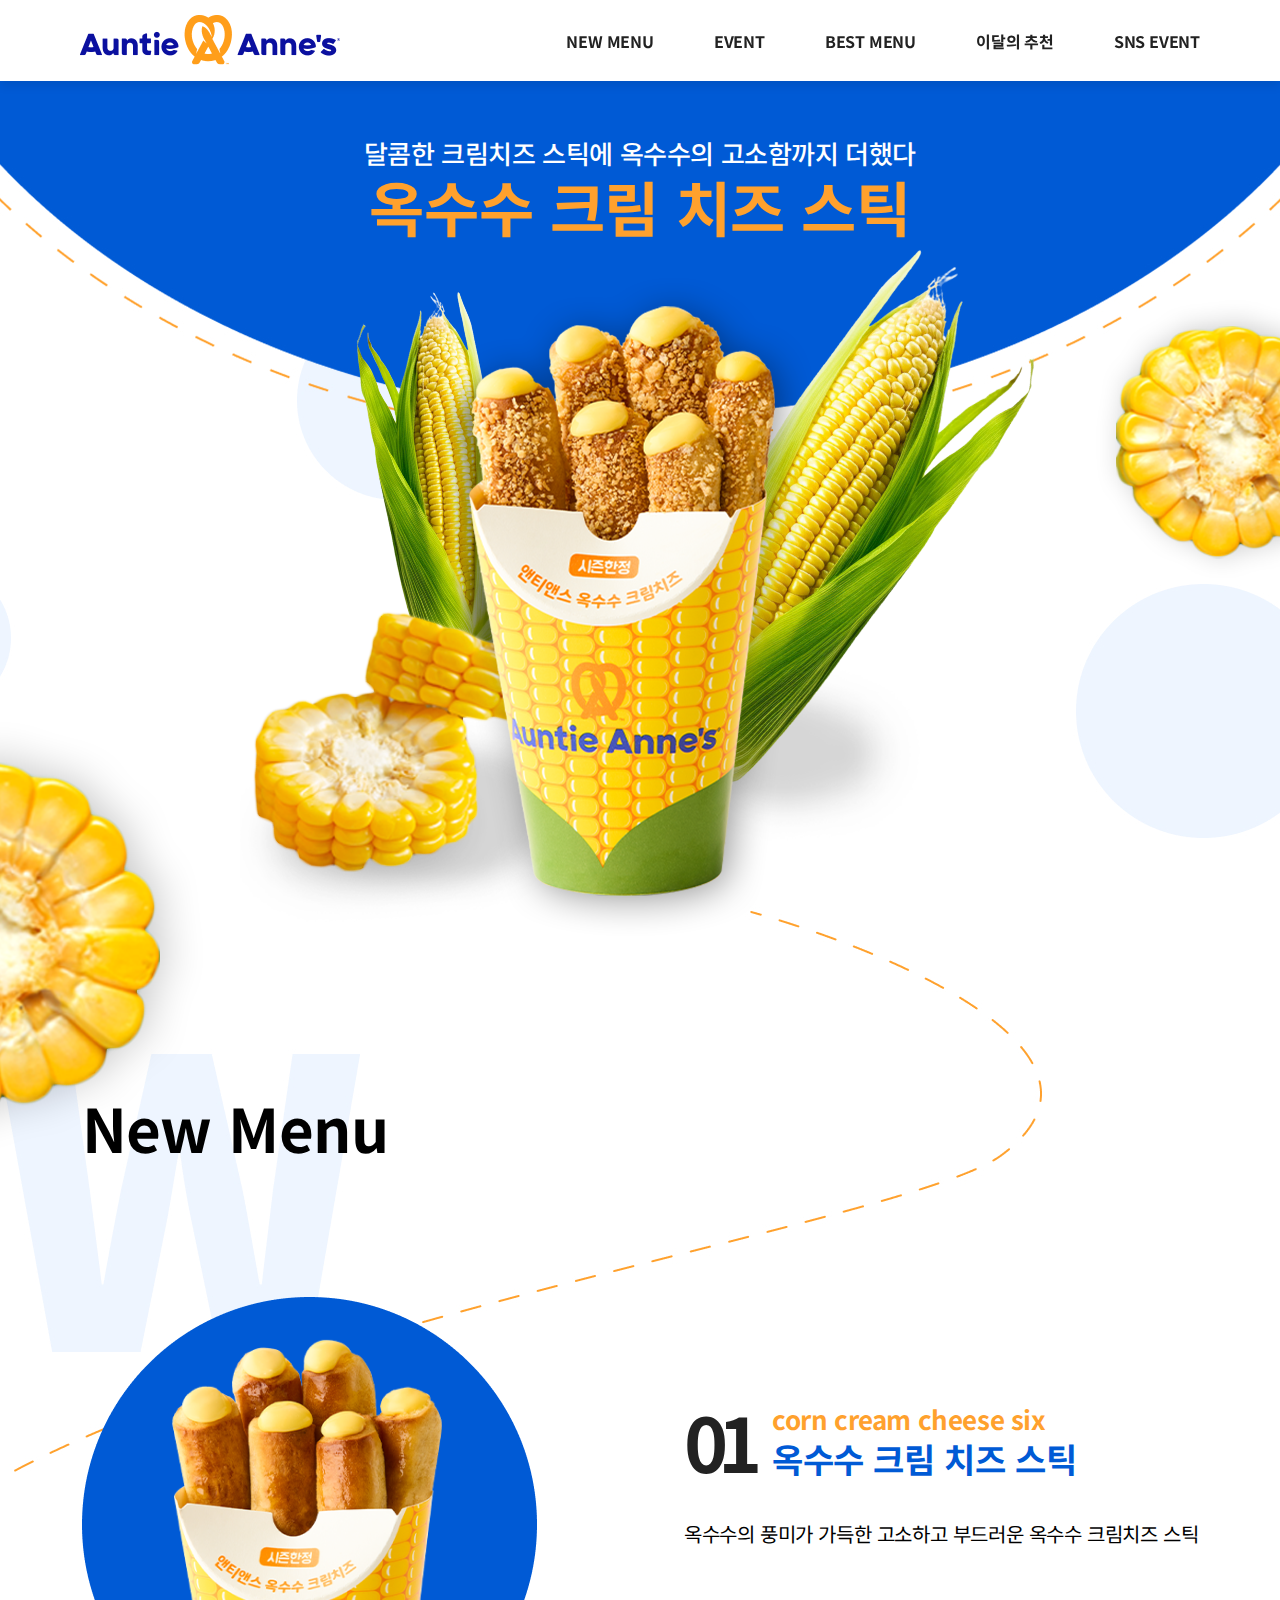
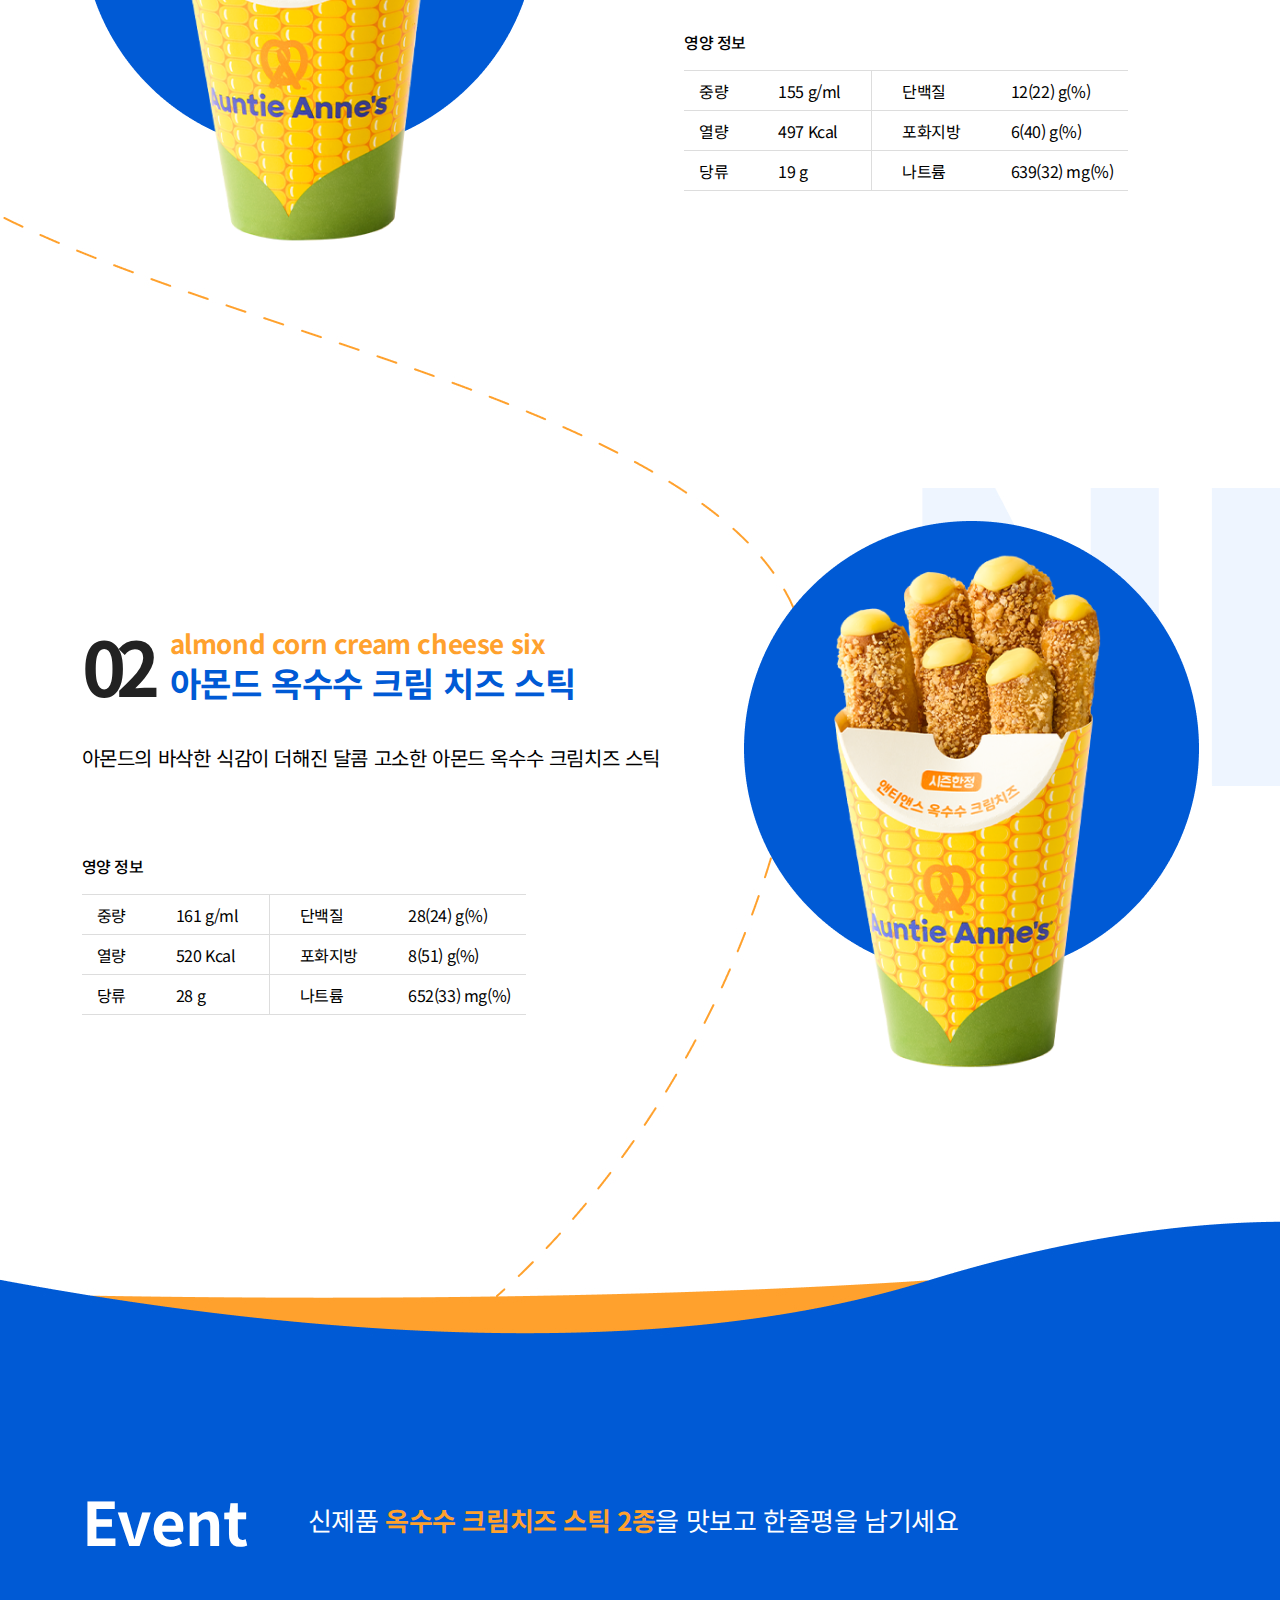
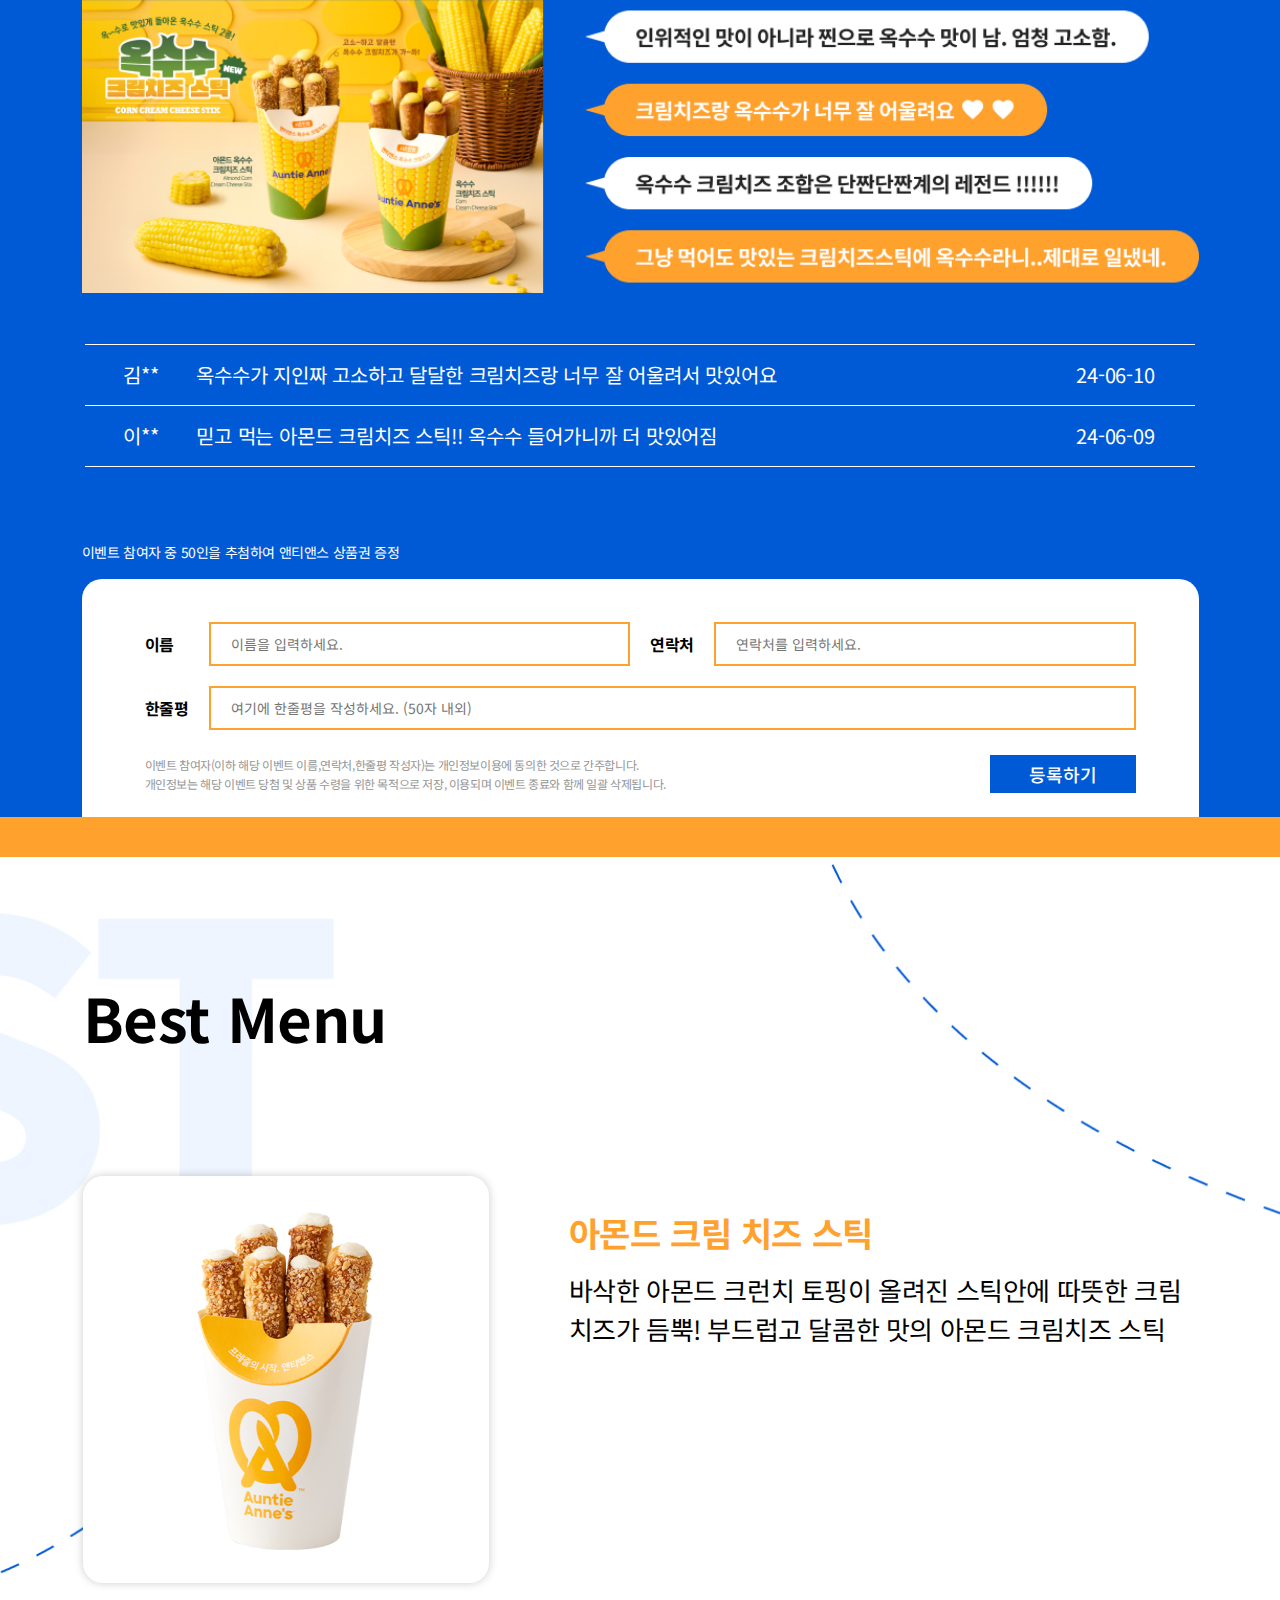
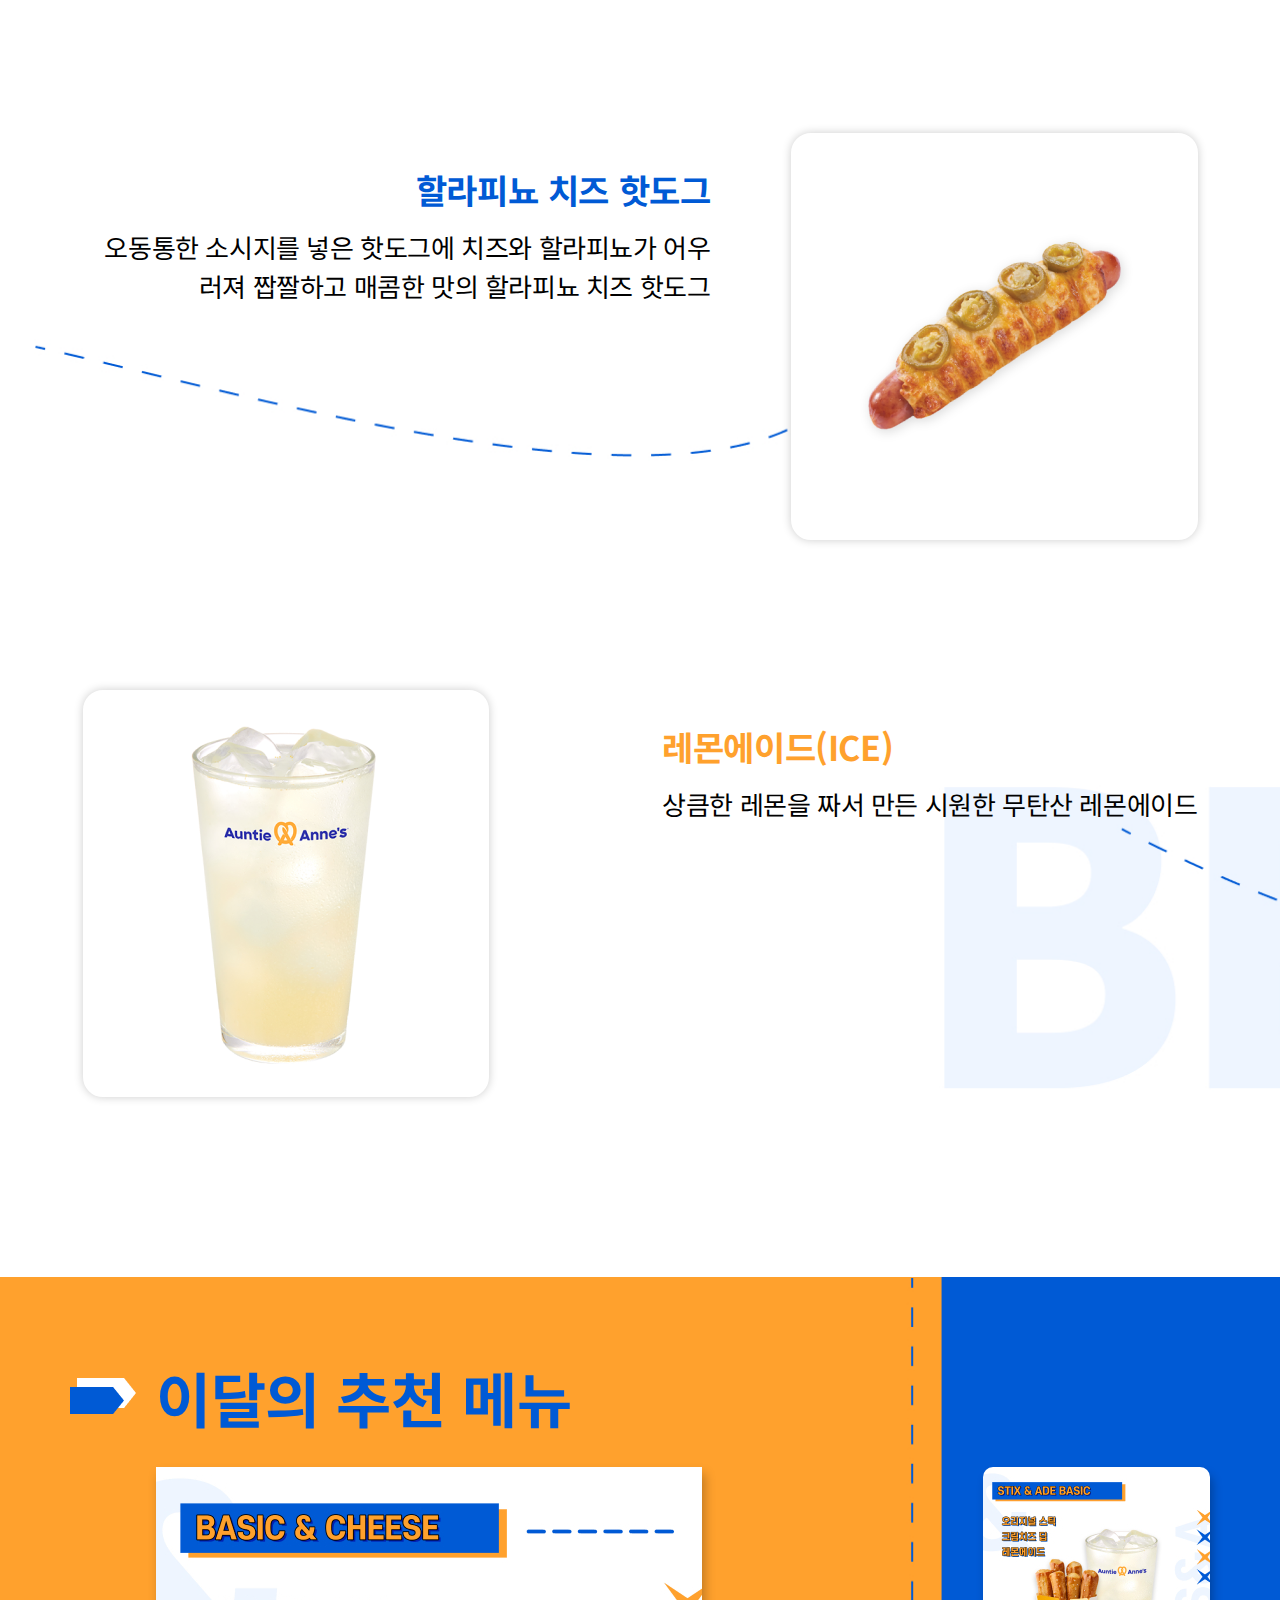
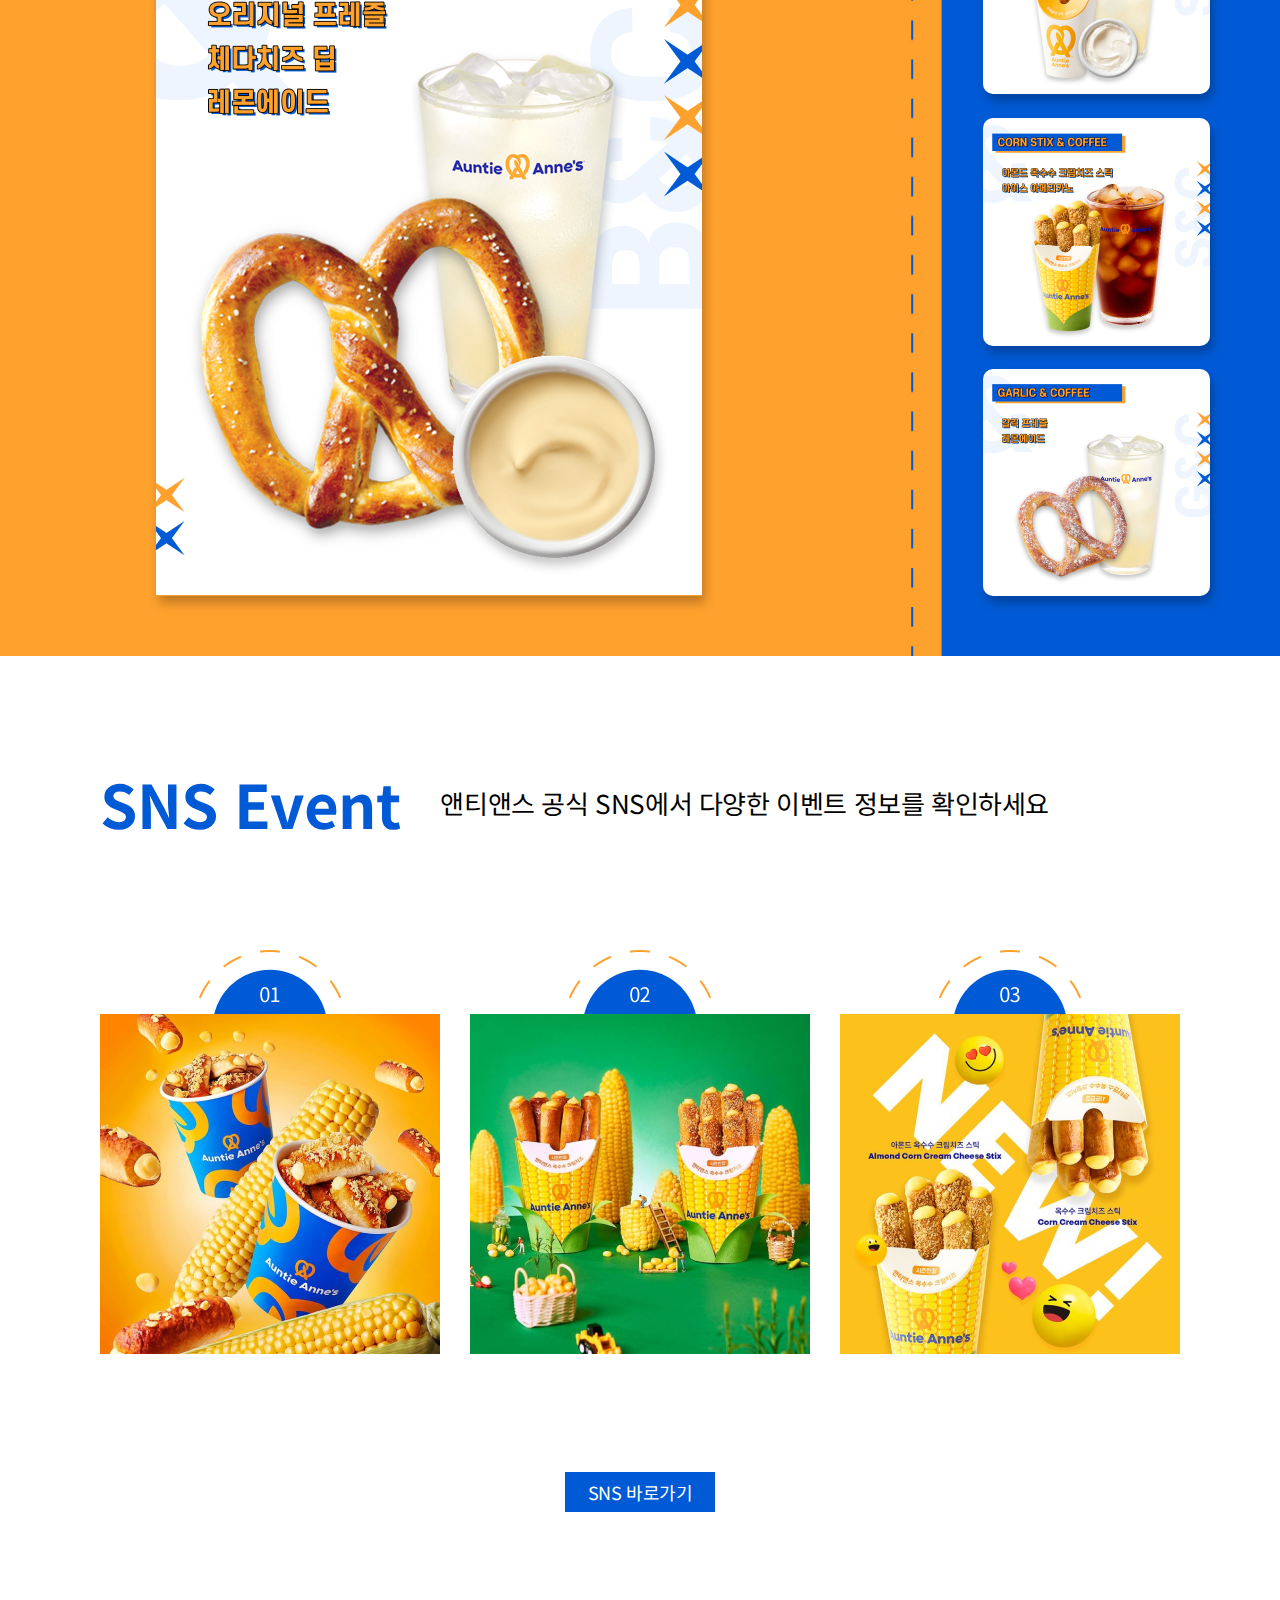
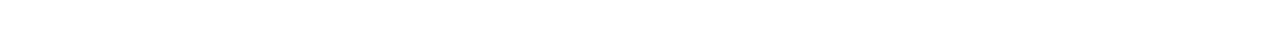
==== commit aa90a4b4: "프로젝트 : <AuntieAnnes> : "1차 완성 (240610~ 240620)"" ====
--- a/project_auntieannes/index.html
+++ b/project_auntieannes/index.html
@@ -14,10 +14,41 @@
     <link rel="stylesheet" href="./styles/style.css">
     <!-- 반응형 -->
     <link rel="stylesheet" href="./styles/responsive.css">
+    <!-- 자바 스크립트 -->
+    <script src="./script/index.js" defer></script>
 </head>
 <body>
     <header>
         <h1><a href="#"><img src="./images/logo.png" alt="앤티앤스"></a></h1>
+        <nav class="pc_gnb">
+            <a href="#move_newmenu_area">NEW MENU</a>
+            <a href="#move_event_area">EVENT</a>
+            <a href="#move_bestmenu_area">BEST MENU</a>
+            <a href="#move_pickmenu_area">이달의 추천</a>
+            <a href="#move_snsevent_area">SNS EVENT</a>
+        </nav>
+        <nav class="m_gnb">
+            <a href="#move_newmenu_area">
+                <img src="./images/nav_newmenu.png" alt="신제품 보기">
+                <span>NEW MENU</span>
+            </a>
+            <a href="#move_event_area">
+                <img src="images/nav_event.png" alt="진행중인 이벤트 보기">
+                <span>EVENT</span>
+            </a>
+            <a href="#move_bestmenu_area">
+                <img src="./images/nav_best.png" alt="베스트 메뉴 보기">
+                <span>BEST MENU</span>
+            </a>
+            <a href="#move_pickmenu_area">
+                <img src="./images/nav_pick.png" alt="이달의 추천 보기">
+                <span>이달의 추천</span>
+            </a>
+            <a href="#move_snsevent_area">
+                <img src="./images/nav_snsevent.png" alt="sns이벤트 보기">
+                <span>SNS EVENT</span>
+            </a>
+        </nav>
     </header>
     <main>
         <div class="bg bg123">
@@ -32,12 +63,12 @@
                     <p class="right"><img src="./images/corn_leftnright.png" alt=""></p>
                 </div>
             </div> <!-- bg1 -->
-            <div class="bg2_bg3">
+            <div class="bg2_bg3" id="move_newmenu_area">
                 <div class="title"><h2>New Menu</h2></div>
                 <div class="bg2">
                     <div class="menu">
                         <div class="product">
-                            <span class="bg_deco"></span>
+                            <img src="./images/newproduct_bgdeco.png" alt="">
                             <img src="./images/new01.png" alt="">
                         </div>
                         <div class="info">
@@ -111,21 +142,24 @@
                             </div>
                         </div>
                         <div class="product">
-                            <span class="bg_deco"></span>
+                            <img src="./images/newproduct_bgdeco.png" alt="">
                             <img src="./images/new02.png" alt="">
                         </div>
                     </div>
                 </div> <!-- bg3 -->
             </div>
         </div><!-- bg123 끝 -->
-        <div class="bg bg4">
+        <div class="bg bg4" id="move_event_area">
             <div class="container">
                 <div class="top">
                     <div class="title">
                         <h2>Event</h2>
                         <p>신제품 <em>옥수수 크림치즈 스틱 2종</em>을 맛보고 한줄평을 남기세요</p>
                     </div>
-                    <p class="review"><img src="./images/bg4_event_corn_review.png" alt=""></p>
+                    <p class="review_img">
+                        <img src="./images/bg4_event_corn_review.png" alt="" class="pc_img">
+                        <img src="./images/mb_bg4.jpg" alt="" class="m_img">
+                    </p>
                     <table class="review_t">
                         <tr>
                             <th>김**</th>
@@ -159,8 +193,11 @@
                                 </div>
                             </fieldset>
                             <div class="info_saving">
-                                <span>이벤트 참여자(이하 해당 이벤트 이름,연락처,한줄평 작성자)는 개인정보이용에 동의한 것으로 간주합니다.<br>개인정보는 해당 이벤트 당첨 및 상품 수령을 위한 목적으로 저장, 이용되며 이벤트 종료와 함께 일괄 삭제됩니다.</span>
-                                <button type="button" id="save_btn">등록하기</button>
+                                <div class="info">
+                                    <p>이벤트 참여자(이하 해당 이벤트 이름,연락처,한줄평 작성자)는 개인정보이용에 동의한 것으로 간주합니다.</p>
+                                    <p>개인정보는 해당 이벤트 당첨 및 상품 수령을 위한 목적으로 저장, 이용되며 이벤트 종료와 함께 일괄 삭제됩니다.</p>
+                                </div>
+                                <p><button type="button" id="save_btn">등록하기</button></p>
                             </div>
                         </form>
                     </div>
@@ -168,7 +205,7 @@
             </div>
             <div class="btm_box"><!-- 주황색 박스 디자인 넣기 --></div>
         </div><!-- bg4 끝 -->
-        <div class="bg bg56">
+        <div class="bg bg56" id="move_bestmenu_area">
             <div class="container">
                 <div class="title"><h2>Best Menu</h2></div>
                 <ul class="best best1">
@@ -194,7 +231,7 @@
                 </ul>
             </div>
         </div><!-- bg5,6 끝 -->
-        <div class="bg bg7">
+        <div class="bg bg7" id="move_pickmenu_area">
             <div class="container">
                 <div class="title">
                     <p><img src="./images/bg7_title_icon.png" alt=""></p>
@@ -210,7 +247,7 @@
                 </ul>
             </div>
         </div><!-- bg7 끝 -->
-        <div class="bg bg8">
+        <div class="bg bg8" id="move_snsevent_area">
             <div class="container">
                 <div class="title">
                     <h2>SNS Event</h2>
--- a/project_auntieannes/styles/style.css
+++ b/project_auntieannes/styles/style.css
@@ -10,30 +10,56 @@
 }
 header {
     background-color: #fff;
-    width: 100%; height: 80px;
+    width: 100%;
     box-shadow: 0px 4px 10px rgba(0, 0, 0, 0.1);
     margin: 0 auto;
     position: fixed; top: 0; z-index: 999;
-}
-header h1 {
-    width: 100%;
-    text-align: center; margin: 0 auto;
-    padding-top: 15px;
-}
+    display: flex; flex-flow: row nowrap;
+    justify-content: space-between; align-items: center;
+    padding: 0 80px;
+}
+header h1 {padding: 15px 0;}
 header h1 a {}
 header h1 a img {}
+header .pc_gnb {
+    display: flex; flex-flow: row nowrap;
+}
+header .pc_gnb a {
+    margin-right: 60px; letter-spacing: -0.2px; 
+    font-weight: 700; color: #222;
+    position: relative;
+}
+header .pc_gnb a:hover {
+    color: #005AD5;
+}
+header .pc_gnb a:hover::after {
+    content: ''; display: inline-block;
+    width: 100%; height: 2px; background-color: #005AD5;
+    position: absolute;
+    top: 21px; left: 0;
+    animation: nav_hover_on 0.3s ease;
+}
+@keyframes nav_hover_on {
+    0% {width: 0;}
+    100% {width: 100%;}
+}
+/* @keyframes nav_hover_off {
+    0% {width: 1005;}
+    100% {width: 0;}
+} */
+header .pc_gnb a:last-child {margin: 0;}
+header .m_gnb {display: none;}
 /* ---------------------------- header 끝 */
 main {letter-spacing: -0.4px; background-color: pink;}
-main .bg {width: 100%;}
+main .bg {}
 main .bg h2 {font-size: 3.75rem; font-weight: 700;}
 main .bg .title > p {font-size: 1.625rem;}
 main .bg123 {
     background: url(../images/bg123.jpg);
     background-size: cover;
     background-position: center top;
-    height: 3000px;
-    width: 100%;
     margin: 0 auto;
+    padding-bottom: 295px;
 }
 /* -------- main > bg123 (공통선택자) */
 main .bg123 .bg1 {
@@ -48,7 +74,7 @@
     top: 702px; left: -288px;
 }
 main .bg123 .bg1 .corn_g .left img {}
-main .bg123 .bg1 .corn_g .center {text-align: center; padding-left: 10px;}
+main .bg123 .bg1 .corn_g .center {width: 800px; margin: 0 auto;}
 main .bg123 .bg1 .corn_g .center img {}
 main .bg123 .bg1 .corn_g .right {
     width: 335px;
@@ -75,36 +101,31 @@
 main .bg123 .bg2_bg3 > .title {}
 main .bg123 .bg2_bg3 > .title h2 {}
 main .bg123 .bg2 {
-    width: 100%;
     padding: 140px 0 240px;
 }
 /* 
     bg2,bg3 디자인 공통 선택자(아래) (중간 선택자 삭제 후 진행)
 */
-main .bg123 .bg2 .menu {}
-main .bg123 .bg3 .menu {}
+main .bg123 .bg2 .menu {width: 100%;}
+main .bg123 .bg3 .menu {width: 100%;}
 main .bg123 .bg2 .menu, 
 main .bg123 .bg3 .menu {
     display: flex; flex-flow: row nowrap;
     align-items: center; justify-content: space-between;
+    width: 100%;
 }
 main .bg123 .menu .product {
     position: relative;
-    height: 583px;
-}
-main .bg123 .menu .product .bg_deco {
-    display: inline-block;
-    background-color: #005AD5;
-    width: 455px; height: 455px;
-    border-radius: 50%;
-}
-main .bg123 .menu .product img {
+    width: 455px; padding-bottom: 128px;
+}
+main .bg123 .menu .product img:first-child {}
+main .bg123 .menu .product img:last-child {
     position: absolute;
     top: 0; left: 0;
     transition: scale 0.3s;
 }
 /* 신제품 이미지 마우스 hover */
-main .bg123 .menu .product:hover img {scale: 1.12;}
+main .bg123 .menu .product:hover img:last-child {scale: 1.12;}
 main .bg123 .menu .info .top {
     display: flex; flex-flow: row nowrap;
     align-items: center;
@@ -120,6 +141,8 @@
 main .bg123 .menu .info .top .tit p {font-size: 1.625rem; font-weight: 700; color: #FFA12D;}
 main .bg123 .menu .info .top .tit h3 {font-size: 2.125rem; font-weight: 700; color: #005AD5; margin-top: 10px;}
 main .bg123 .menu .info > p {margin: 30px 0 90px; font-size: 1.25rem; letter-spacing: -0.4px;}
+main .bg123 .bg2 .product,
+main .bg123 .bg3 .product {width: 455px;}
 /* 
     bg2,bg3 표 공통 선택자(아래) (중간 선택자 삭제 후 진행)
     main .bg123 .bg2 .menu .info .detail_info > .title
@@ -147,7 +170,7 @@
 /* ---------------------------- main > bg123 끝 */
 main .bg4 {background-color: #005AD5;}
 main .bg4 .container {
-    width: 1117px; margin: 0 auto;
+    width: 1117px; margin: 0 auto; padding-top: 40px;
 }
 main .bg4 .container .top {}
 main .bg4 .container .title {
@@ -158,8 +181,9 @@
 main .bg4 .container .title h2 {margin-right: 60px;}
 main .bg4 .container .title p {}
 main .bg4 .container .title p em {color: #FFA12D; font-weight: 700;}
-main .bg4 .container .review {}
-main .bg4 .container .review img {}
+main .bg4 .container .review_img {}
+main .bg4 .container .review_img .pc_img {width: 100%;}
+main .bg4 .container .review_img .m_img {display: none;}
 main .bg4 .container .review_t {
     margin: 50px auto 78px; color: #fff;
     font-size: 1.25rem; letter-spacing: -0.2px;
@@ -212,14 +236,15 @@
     display: flex; flex-flow: row nowrap;
     justify-content: space-between; align-items: center;
 }
-main .bg4 .container .event_saving #event_frm .info_saving span {
+main .bg4 .container .event_saving #event_frm .info_saving .info {width: 530px;}
+main .bg4 .container .event_saving #event_frm .info_saving .info p {
     color: #969696; font-size: 0.75rem; line-height: 1.5;
     font-weight: 400; display: inline-block;
 }
-main .bg4 .container .event_saving #event_frm .info_saving #save_btn {
+main .bg4 .container .event_saving #event_frm .info_saving > p #save_btn {
     background-color: #005AD5; color: #fff; border: 0;
     font-weight: 500; font-size: 1.125rem;
-    padding: 10px 40px;
+    padding: 10px 0; width: 146px;
 }
 main .bg4 .btm_box {
     background-color: #FFA12D;
@@ -256,7 +281,8 @@
     padding: 0 45px; border-radius: 20px;
     text-align: center;
 }
-main .bg56 .container .best .product img {height: 400px;}
+main .bg56 .container .best .product {border: 3px solid #fff; transition: all 0.3s;}
+main .bg56 .container .best .product img {}
 main .bg56 .container .best .info {}
 /* 이미지 마우스 애니메이션 */
 main .bg56 .container .best .product:hover {
@@ -272,16 +298,17 @@
 main .bg56 .container .best1 {}
 main .bg56 .container .best2 {}
 main .bg56 .container .best2 li:nth-child(1) {text-align: right;}
-main .bg56 .container .best3 {}
+main .bg56 .container .best3 {padding-bottom: 180px;}
 /* ---------------------------- main > bg5,6 끝 */
 main .bg7 {
     background: url(../images/bg7.jpg);
-    width: 100%; height: 1000px;
     background-size: cover;
     background-position: center;
-    padding: 0 30px;
-}
-main .bg7 .container {width: 1200px; margin: 0 auto;}
+}
+main .bg7 .container {
+    width: 1200px; margin: 0 auto; padding-bottom: 54px;
+    padding: 0 30px; padding-bottom: 60px;
+}
 main .bg7 .container .title {
     display: flex; flex-flow: row nowrap;
     align-items: center;
@@ -292,11 +319,12 @@
 main .bg7 .container .title h2 {color: #005AD5;}
 main .bg7 .container ul {
     display: flex; flex-flow: row nowrap;
-    width: 1200px; justify-content: space-between;
-    padding: 0 30px 0 86px;
+    width: 100%; justify-content: space-between;
+    padding: 0 0 0 86px;
 }
 main .bg7 .container ul .left {
     box-shadow: 3px 7px 10px rgba(0, 0, 0, 0.25);
+    margin-right: 30px;
 }
 main .bg7 .container ul .left img {}
 main .bg7 .container ul .right {
@@ -308,9 +336,9 @@
     box-shadow: 3px 7px 10px rgba(0, 0, 0, 0.25);
 }
 /* ---------------------------- main > bg7 끝 */
-main .bg8 {background-color: #fff; height: 1000px;}
+main .bg8 {background-color: #fff;}
 main .bg8 .container {
-    width: 1078px;
+    width: 1080px;
     margin: 0 auto;
     text-align: center;
 }
@@ -327,9 +355,9 @@
 }
 main .bg8 .container .sns_g a {
     opacity: 1;
-    width: calc(100% / 3);
-}
-main .bg8 .container .sns_g a img {}
+    width: calc((100% - 60px) / 3);
+}
+main .bg8 .container .sns_g a img {width: 100%;}
 main .bg8 .container #go_sns_btn {
     width: 150px; line-height: 40px;
     background-color: #005AD5;
@@ -337,6 +365,7 @@
     font-size: 1.125rem;
     display: inline-block;
     text-align: center;
+    margin-bottom: 120px;
 }
 main .bg8 .container .sns_g a:hover {opacity: 0.5;}
 main .bg8 .container #go_sns_btn:hover {background-color: #003783;}
--- a/project_auntieannes/styles/responsive.css
+++ b/project_auntieannes/styles/responsive.css
@@ -1,30 +1,223 @@
-/* 앤티앤스 반응형 (태블릿 1200px) */
 @media screen and (max-width: 1200px) {
-    main .bg4 .container {width: 100%; padding: 0 45px;}
+    header h1 {width: 260px; margin: 0 auto;}
+    header .pc_gnb {display: none;}
+    header .m_gnb {
+        display: flex; position: fixed; z-index: 999;
+        align-items: center; justify-content: space-between;
+        bottom: 0; left: 0; width: 100%;
+        background-color: #fff; padding: 15px 100px;
+        box-shadow: 0px -4px 10px rgba(0, 0, 0, 0.2);
+    }
+    header .m_gnb a {
+        text-align: center; width: 70px;
+        display: flex; flex-flow: column nowrap; align-items: center;
+    }
+    header .m_gnb a:hover {
+        background-color: #eee;
+    }
+    header .m_gnb a img {width: 30px;}
+    header .m_gnb a span {font-size: 0.75rem;}
+    /* header (위) */
+    main .bg h2 {font-size: 3.125rem;}
+    main .bg .title > p {font-size: 1.625rem;}
+    
+    main .bg123 .bg1 .corn_g .center {width: 800px;}
+    main .bg123 .bg1 .corn_g .center img {width: calc(100% - 150px);}
+
+    main .bg123 .bg1 .corn_g .left {top: 543px;}
+    main .bg123 .bg1 .corn_g .right {top: 200px;}
+
+    main .bg123 .bg2_bg3 {width: calc(100% - 60px);}
+
+    main .bg4 .container .review_t {width: 100%; margin: 50px 0;}
     main .bg4 .container .event_saving #event_frm {width: 100%;}
 
-    main .bg56 .container {width: 100%; padding: 0 42px;}
-    main .bg56 .container .best {margin-bottom: 80px;}
-    main .bg56 .container .best li p {font-size: 1.5rem;}
-
-
-    main .bg7 {
-        background-image: url(../images/tb_bg7.jpg);
-    }
-    main .bg7 .container {width: 100%;}
-    main .bg7 .container ul {
-        width: 100%;
-    }
-
-    main .bg8 .container {width: 100%;}
-    main .bg8 .container {padding: 0 60px;}
-    main .bg8 .container .sns_g a {width: calc(100% / 3) - 60px;}
-    main .bg8 .container .sns_g a img {width: calc(100% / 3) - 60px;}
-}
-/* 앤티앤스 반응형 (모바일 760px) */
+    main .bg8 .container {width: calc(100% - 60px);}
+}
+
+@media screen and (max-width: 1180px) {
+    main .bg123 .bg2 .menu, 
+main .bg123 .bg3 .menu {
+    width: 100%;
+}
+    main .bg123 .bg2_bg3 .menu .product {width: calc(100% - 60px);}
+    main .bg123 .bg2_bg3 .menu .product img {width: 100%;}
+    main .bg123 .bg2_bg3 .bg2 .info {width: calc(100% - 60px); margin-left: 40px;}
+    main .bg123 .bg2_bg3 .bg3 .info {width: calc(100% - 60px); margin-right: 40px;}
+
+    main .bg123 .menu .info .top .tit p {font-size: 1.5rem;}
+    main .bg123 .menu .info .top .tit h3 {font-size: 1.75rem;}
+    main .bg123 .menu .info > p {font-size: 1rem;}
+    main .bg123 .detail_info .t {font-size: 0.875rem;}
+
+    main .bg4 .container {width: 100%; padding: 0 60px;}
+    main .bg4 .container .review_t tr th {padding: 20px 0 20px 20px;}
+    main .bg4 .container .review_t tr td:first-child {}
+    main .bg4 .container .review_t tr td:last-child {}
+
+    main .bg56 .container {width: calc(100% - 60px); padding: 0;}
+    main .bg7 .container {width: calc(100% - 60px); padding-bottom: 60px;}
+}
+
+@media screen and (max-width: 1050px) {
+    main .bg123 .bg1 .corn_g .center {width: 80%;}
+    main .bg123 .bg1 .corn_g .left {top: 510px;}
+    main .bg123 .bg1 .corn_g .right {top: 200px;}
+
+    main .bg4 .container .title,
+    main .bg8 .container .title {flex-flow: column nowrap; align-items: flex-start;}
+
+    main .bg4 .container .title h2,
+    main .bg8 .container .title h2 {margin-bottom: 20px;}
+
+    main .bg7 .container ul .left img {width: 100%;}
+    main .bg7 .container ul .right img {width: 100%;}
+
+    main .bg8 .container .sns_g {margin: 60px 0;}
+
+    main .bg4 .container {width: 100%; padding: 0 60px;}
+    main .bg4 .container .review_img {width: 100%; height: 280px; overflow: hidden;}
+    main .bg4 .container .review_img .pc_img {display: none;}
+    main .bg4 .container .review_img .m_img {display: block; width: 100%;}
+    main .bg4 .container .event_saving #event_frm {width: 100%; padding: 34px 43px 24px;}
+
+    main .bg123 .detail_info .t {width: 363px;}
+    main .bg123 .detail_info .t tr th:nth-child(1),
+    main .bg123 .detail_info .t tr th:nth-child(3) {
+        padding: 0;
+        padding-left: 20px;
+    }
+    main .bg123 .detail_info .t tr td {
+        padding: 0; padding-left: 10px;
+    }
+}
+
+@media screen and (max-width: 910px) {
+    main .bg123 .bg1 .corn_g .center {margin: 0 auto; width: 564px;}
+    main .bg123 .bg1 .corn_g .center img {width: 564px;}
+    main .bg123 .bg1 .corn_g .left {top: 543px; left: -188px;}
+    main .bg123 .bg1 .corn_g .left img {width: 358px;}
+    main .bg123 .bg1 .corn_g .right {top: 200px; right: -150px;}
+    main .bg123 .bg1 .corn_g .right img {width: 255px;}
+
+    main .bg4 .container .review_t tr {}
+    main .bg4 .container .review_t tr th {padding: 20px 0 20px 20px; font-size: 1rem;}
+    main .bg4 .container .review_t tr td {font-size: 1rem;}
+    main .bg4 .container .review_t tr td:first-child {}
+
+    main .bg56 .container .best {flex-flow: column nowrap;}
+    main .bg56 .container .best .info {padding: 0 30px;}
+    main .bg56 .container .best2 {flex-flow: column-reverse nowrap; text-align: left;}
+
+    main .bg56 .container .best2 .info h3,
+    main .bg56 .container .best2 .info p {text-align: left;}
+    main .bg56 .container .best li:nth-child(2) {margin: 0;}
+    main .bg56 .container .best .product img {width: 260px;}
+}
 @media screen and (max-width: 760px) {
-    main .bg56 .container .best li h3 {font-size: 1.5rem;}
-    main .bg56 .container .best li p {font-size: 1rem;}
-    main .bg56 .container .best .product {height: 257px;}
-    main .bg56 .container .best .product img {height: 100%}
+    header {height: 56px;}
+    header h1 {text-align: center;}
+    header .m_gnb { padding: 0px 16px; height: 56px;}
+    header .m_gnb a {width: calc(100% / 5); margin-right: 16px;}
+    header .m_gnb a:last-child {margin: 0;}
+    header .m_gnb a img {width: 24px;}
+    header .m_gnb a span {font-size: 0.625rem;}
+
+    header h1 a img {width: 180px;}
+    main .bg123 .bg1 .corn_g .center img {width: 564px;}
+
+    main .bg h2 {font-size: 2.5rem;}
+    main .bg .container .title > p {font-size: 1.125rem;}
+    main .bg123 {padding: 0; padding: 80px 0 200px;}
+    main .bg123 .bg1 .title { padding: 40px 0 0;}
+
+    main .bg123 .bg2_bg3 {background-color: #fff; padding-top: 60px;}
+    main .bg123 .bg2_bg3 .bg2 {padding: 0;}
+    main .bg123 .bg2_bg3 .title {margin-bottom: 60px;}
+    main .bg123 .bg1 .title p {font-size: 1.25rem;}
+    main .bg123 .bg1 .corn_g .left {top: 443px; left: -188px;}
+    main .bg123 .bg1 .corn_g .left img {width: 288px;}
+    main .bg123 .bg1 .corn_g .right {top: 180px; right: -150px;}
+    main .bg123 .bg1 .corn_g .right img {width: 185px;}
+
+    main .bg123 .bg2_bg3 .menu .product {width: 60%;}
+    main .bg123 .bg2_bg3 .menu .product img {width: 100%;}
+    main .bg123 .bg2 .menu {flex-flow: column nowrap; margin-bottom: 60px;}
+    main .bg123 .bg3 .menu {flex-flow: column-reverse nowrap;}
+
+    main .bg123 .menu .info .top .num {font-size: 3.5rem; line-height: 1;}
+    main .bg123 .menu .info .top .tit h3 {font-size: 1.5rem;}
+    main .bg123 .menu .info .top .tit p {font-size: 1.125rem;}
+    main .bg123 .menu .info > p {margin: 20px 0 40px;}
+    
+    main .bg4 .container {padding: 0 30px;}
+    main .bg4 .container .review_t tr th {padding: 20px 0 20px 20px; font-size: 0.875rem;}
+    main .bg4 .container .event_saving #event_frm .event_g .top {flex-flow: column nowrap;}
+    main .bg4 .container .event_saving #event_frm .event_g .top li:first-child {margin-bottom: 20px;}
+    main .bg4 .container .event_saving #event_frm .event_g .top li:last-child {margin: 0;}
+    main .bg4 .container .event_saving #event_frm input[id*=user] {}
+    main .bg4 .container .event_saving #event_frm .info_saving .info p {font-size: 0.5rem; line-height: 1;}
+    main .bg4 .container .event_saving #event_frm .info_saving > p #save_btn {margin-top: 20px; margin-left: 20px;}
+    main .bg4 .container .review_t tr td {font-size: 0.875rem;}
+
+    main .bg56 {background-image: none; background-color: #fff;}
+    main .bg56 .container .title {padding: 60px 0 30px;}
+    main .bg56 .container .best {margin-bottom: 60px;}
+    main .bg56 .container .best .product img {width: 200px;}
+    main .bg56 .container .best .info h3  {font-size: 1.5rem;}
+    main .bg56 .container .best .info p  {font-size: 1rem;}
+    main .bg56 .container .best3  {padding-bottom: 100px;}
+
+    main .bg7 {background-image: none; background-color: #FFA12D;}
+    main .bg7 .container {padding: 0 0 60px 0;}
+    main .bg7 .container ul {padding: 0;}
+
+
+    
+
+    main .bg8 .container {padding: 80px 0;}
+    main .bg8 .container .title {padding: 0;}
+    main .bg8 .container #go_sns_btn {margin: 0;}
+}
+
+@media screen and (max-width: 660px) {
+    header h1 a img {width: 180px;}
+    main .bg123 .bg1 .corn_g .center {width: 100%; margin: 0 auto;}
+    main .bg123 .bg1 .corn_g .center img {width: 80%;}
+
+    main .bg123 .bg1 .corn_g .left {display: none;}
+    main .bg123 .bg1 .corn_g .right {display: none;}
+    main .bg123 .bg2_bg3 {padding-top: 80px;}
+
+    main .bg4 .container .review_t {display: none;}
+}    
+
+@media screen and (max-width: 560px) {
+    main .bg123 .detail_info .t {width: calc(100% - 60px);}
+    main .bg123 .detail_info .t tr {height: 0;}
+    main .bg123 .detail_info .t tr th:nth-child(1),
+    main .bg123 .detail_info .t tr th:nth-child(3) {
+        padding: 0;
+        padding-left: 10px;
+        font-size: 0.625rem;
+    }
+    main .bg123 .detail_info .t tr td {
+        padding: 0; padding-left: 10px;
+        padding: 10px 0;
+        font-size: 0.625rem;
+    }
+
+    main .bg123 .detail_info .t {width: 303px;}
+}
+
+@media screen and (max-width: 460px) {
+    main .bg4 .container .review_img {height: 180px;}
+    main .bg4 .container .event_saving #event_frm .info_saving {
+        justify-content: center;
+    }
+    main .bg4 .container .event_saving #event_frm .info_saving .info {display: none;}
+    main .bg4 .container .event_saving #event_frm .info_saving > p #save_btn {margin: 0;}
+
+    main .bg56 .container .best .product {padding: 0;}
+    main .bg56 .container .best .product img {}
 }